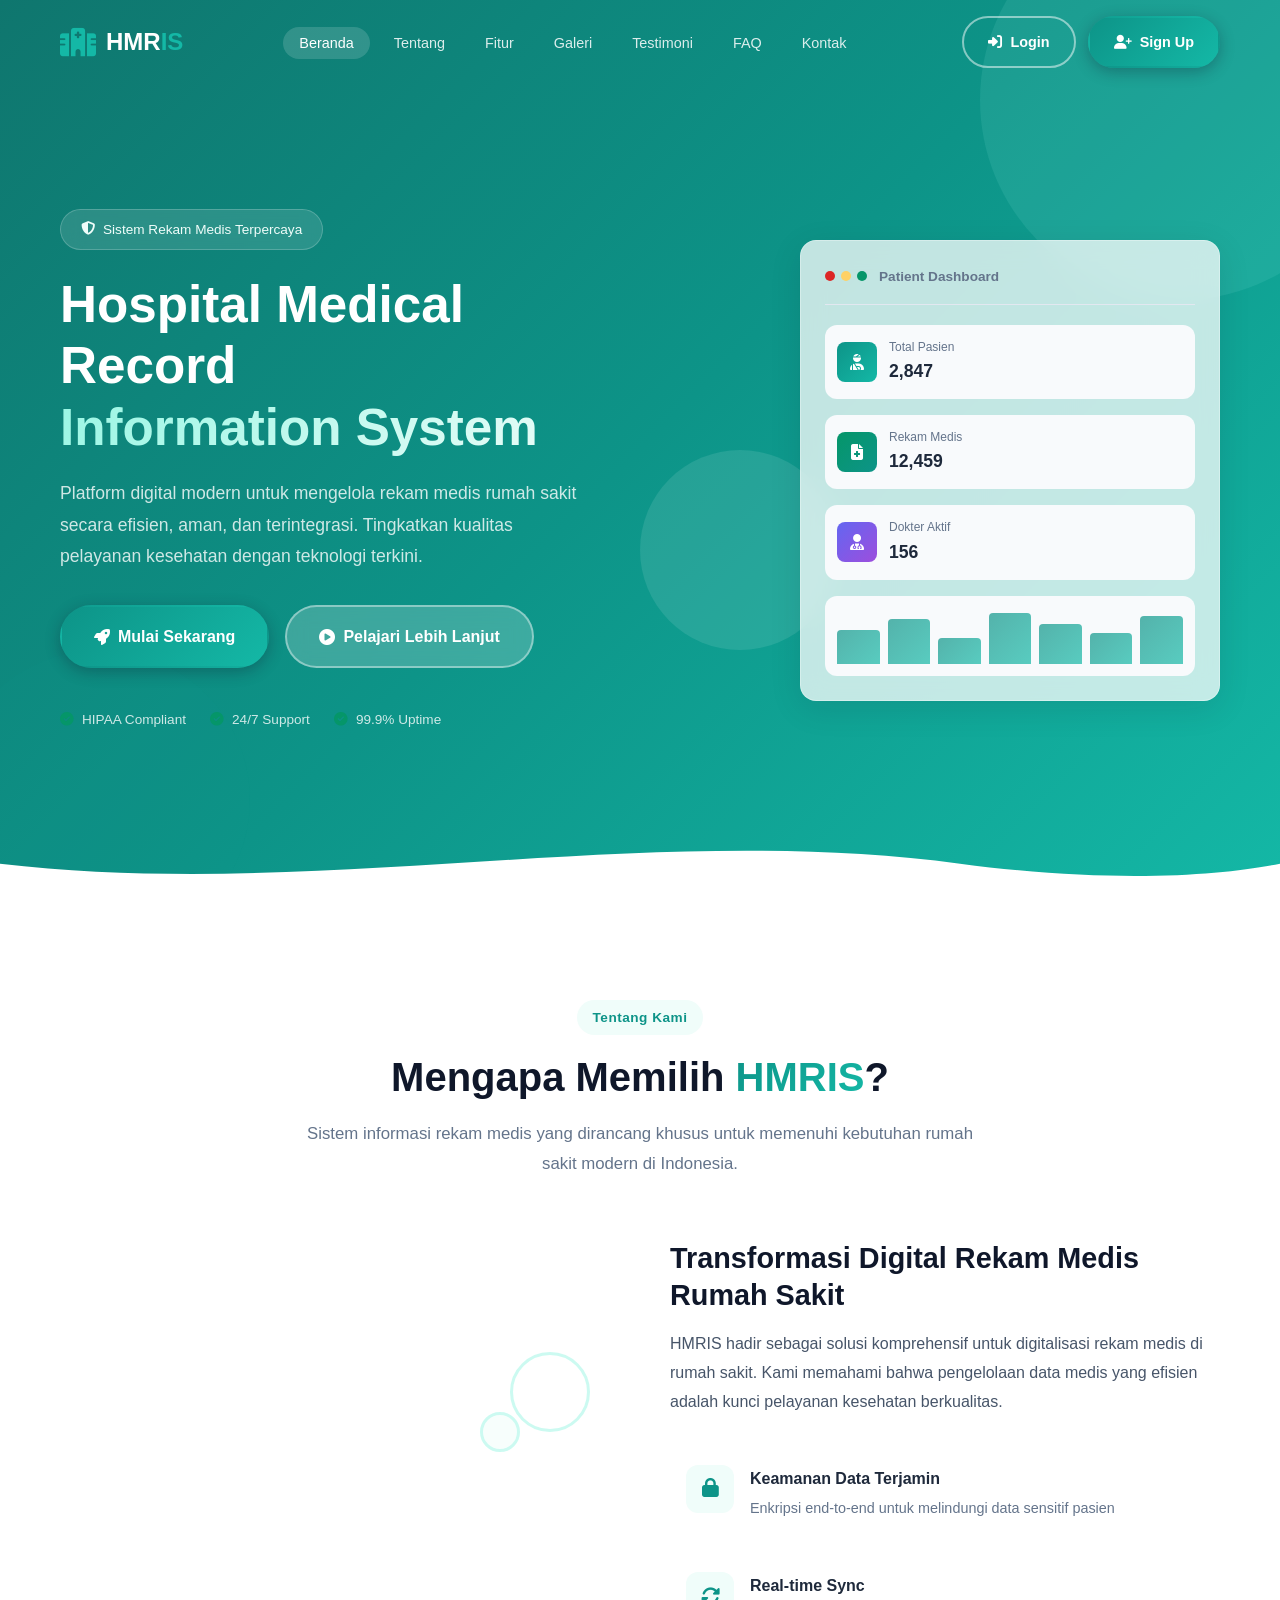
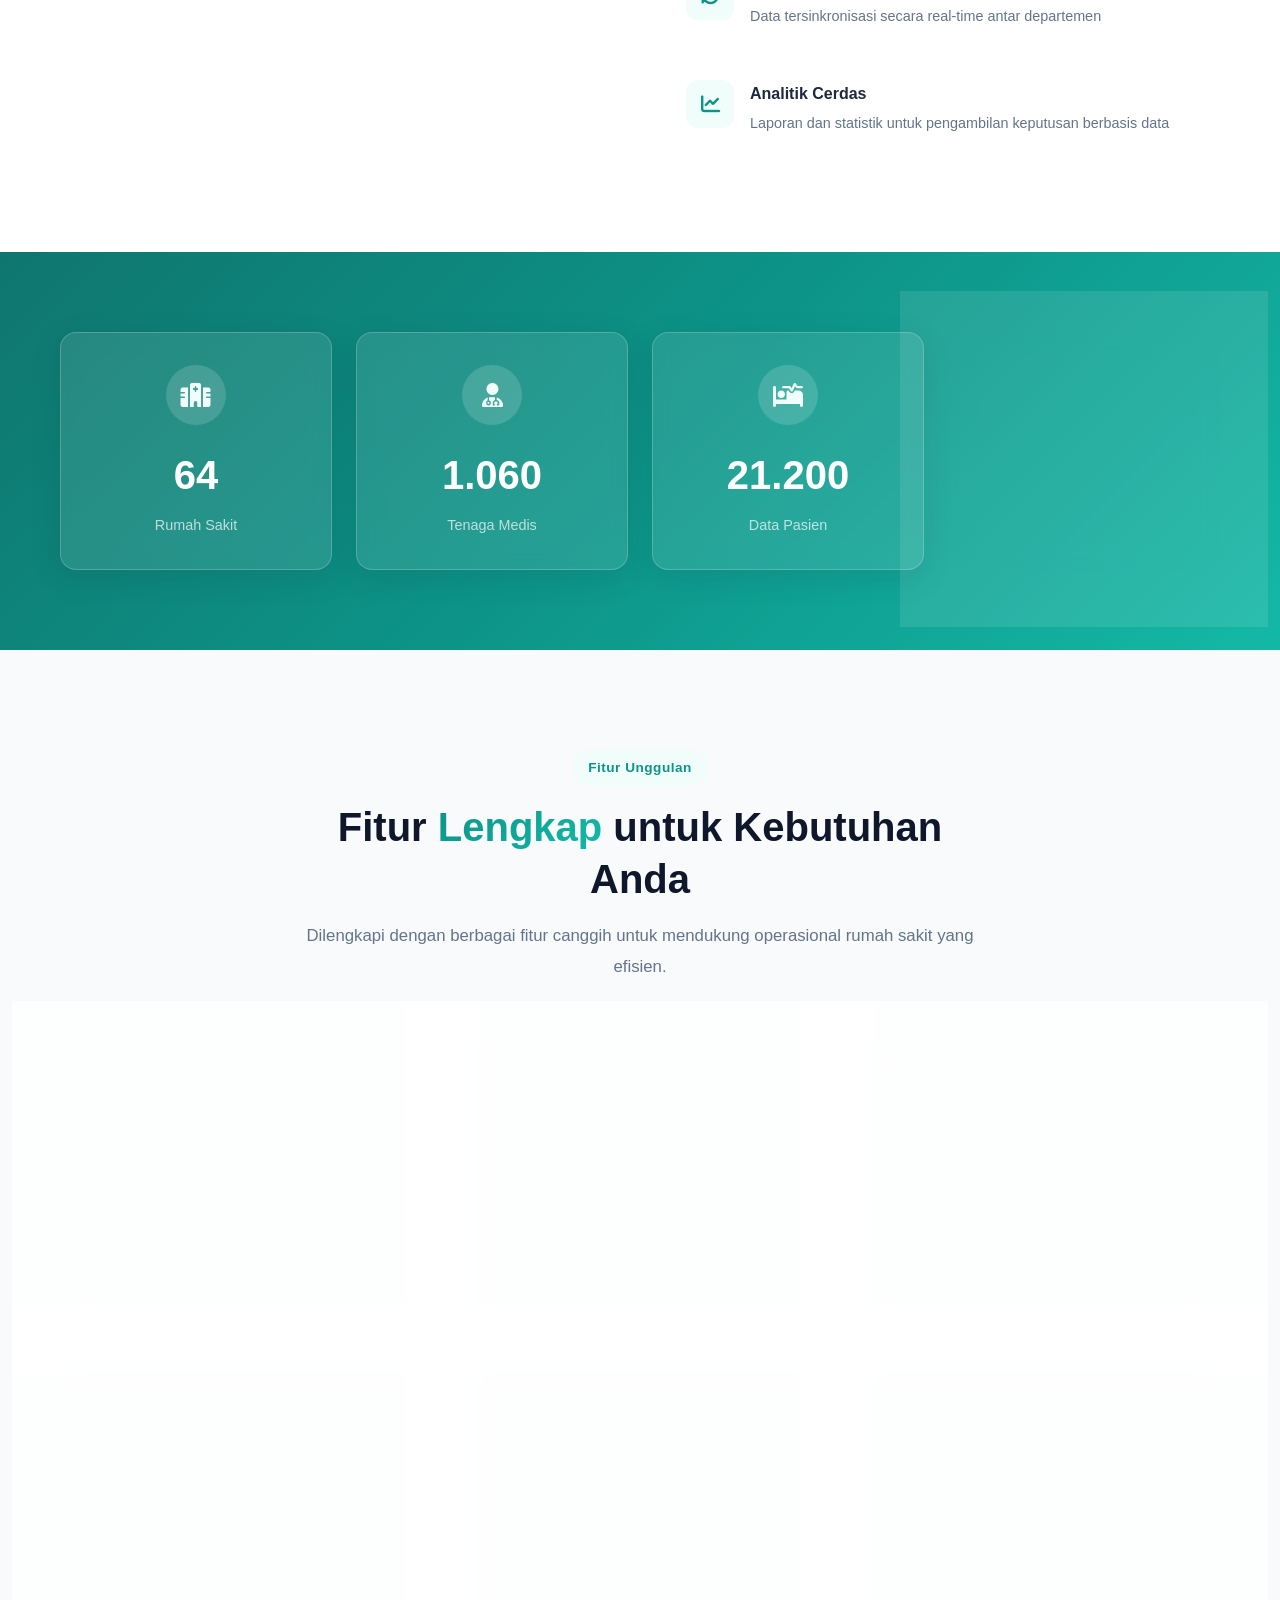
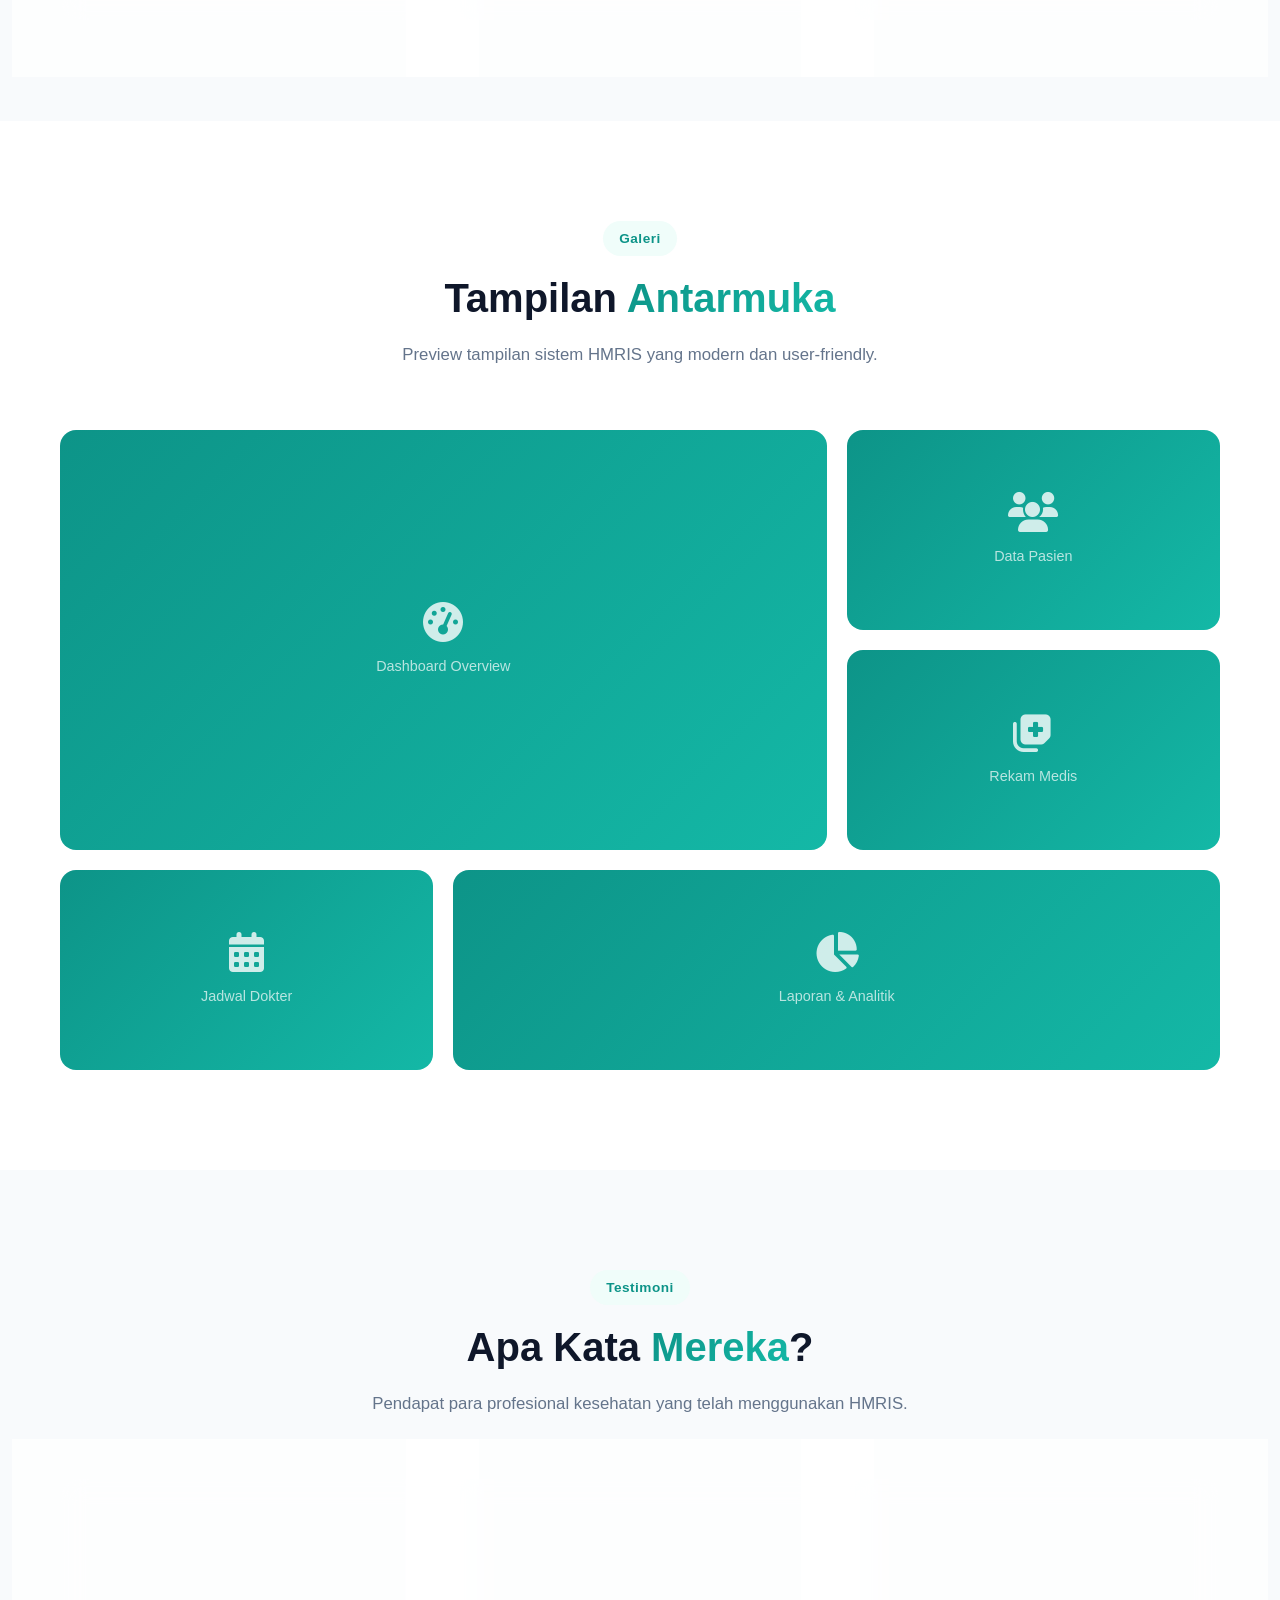
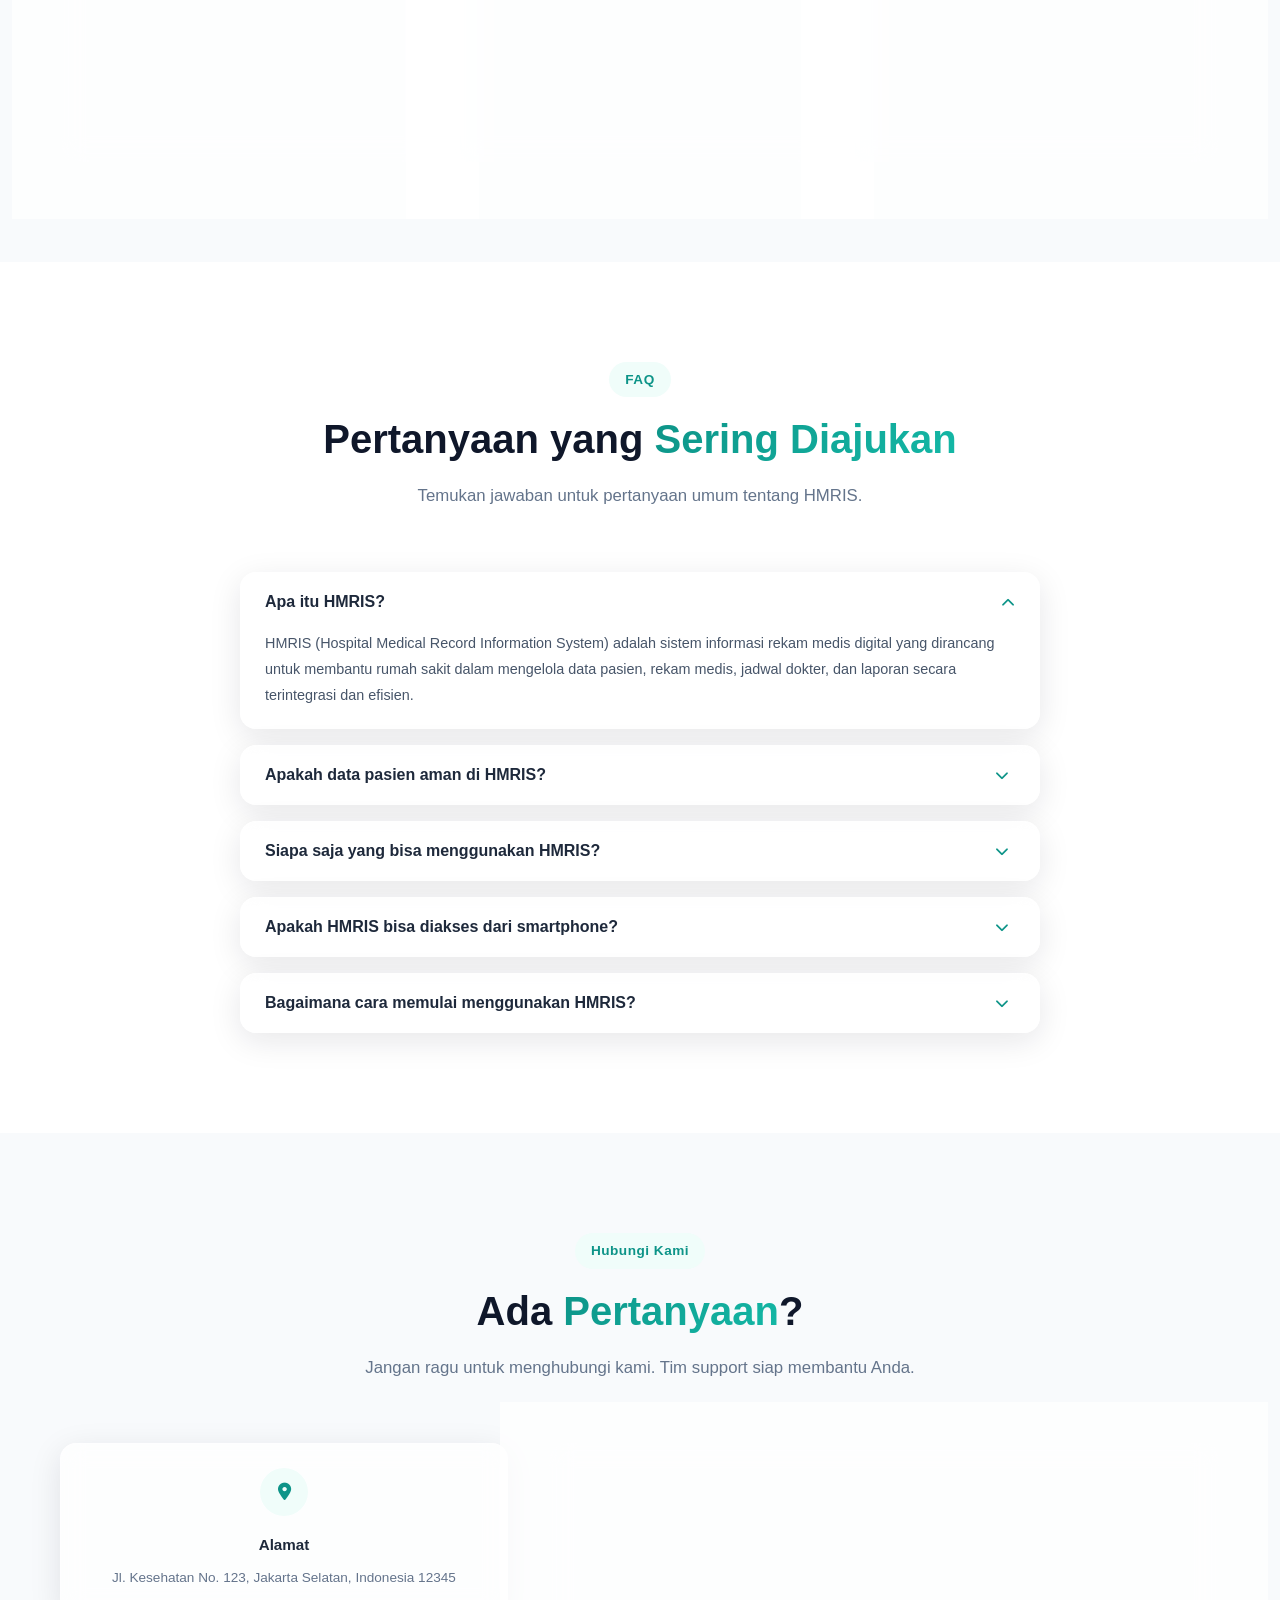
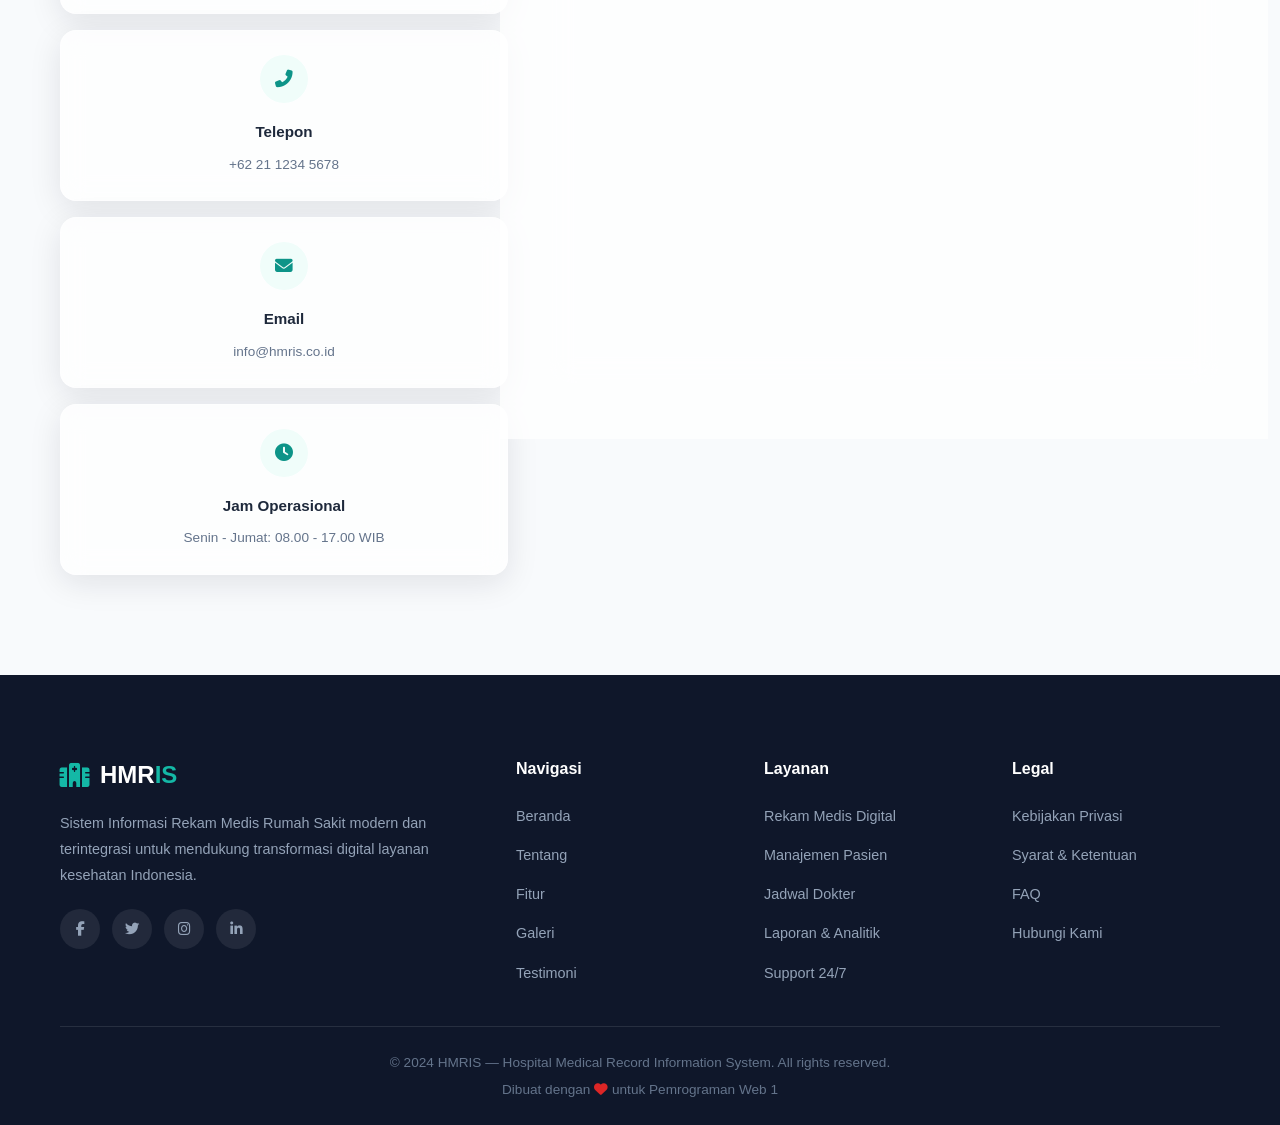
==== landing.html @ 911f2315 "feat: complete HMRIS with Clinical Teal & Slate UI, multi-role RBAC, and verified navigation" ====
<!DOCTYPE html>
<html lang="id">
<head>
    <meta charset="UTF-8">
    <meta name="viewport" content="width=device-width, initial-scale=1.0">
    <meta name="description" content="Hospital Medical Record Information System - Sistem Informasi Rekam Medis Rumah Sakit Modern dan Profesional">
    <title>HMRIS - Hospital Medical Record Information System</title>
    <!-- Google Font Plus Jakarta Sans & Inter -->
    <link rel="preconnect" href="https://fonts.googleapis.com">
    <link rel="preconnect" href="https://fonts.gstatic.com" crossorigin>
    <link href="https://fonts.googleapis.com/css2?family=Inter:wght@400;500;600;700&family=Plus+Jakarta+Sans:wght@400;500;600;700;800&display=swap" rel="stylesheet">

    <!-- Font Awesome -->
    <link rel="stylesheet" href="https://cdnjs.cloudflare.com/ajax/libs/font-awesome/6.5.0/css/all.min.css">

    <!-- Custom CSS -->
    <link rel="stylesheet" href="assets/css/landing.css">

    <!-- Modern Executive Healthcare Design System -->
    <link rel="stylesheet" href="assets/css/theme.css">
</head>
<body>

    <!-- ==================== HEADER / NAVBAR ==================== -->
    <header class="header" id="header">
        <nav class="navbar">
            <div class="container nav-container">
                <!-- Logo -->
                <a href="landing.html" class="nav-logo">
                    <i class="fas fa-hospital"></i>
                    <span>HMR<span class="logo-highlight">IS</span></span>
                </a>

                <!-- Navigation Menu -->
                <ul class="nav-menu" id="nav-menu">
                    <li class="nav-item">
                        <a href="#home" class="nav-link active">Beranda</a>
                    </li>
                    <li class="nav-item">
                        <a href="#about" class="nav-link">Tentang</a>
                    </li>
                    <li class="nav-item">
                        <a href="#features" class="nav-link">Fitur</a>
                    </li>
                    <li class="nav-item">
                        <a href="#gallery" class="nav-link">Galeri</a>
                    </li>
                    <li class="nav-item">
                        <a href="#testimonials" class="nav-link">Testimoni</a>
                    </li>
                    <li class="nav-item">
                        <a href="#faq" class="nav-link">FAQ</a>
                    </li>
                    <li class="nav-item">
                        <a href="#contact" class="nav-link">Kontak</a>
                    </li>
                </ul>

                <!-- Auth Buttons -->
                <div class="nav-auth">
                    <a href="index.html" class="btn btn-outline">
                        <i class="fas fa-sign-in-alt"></i> Login
                    </a>
                    <a href="signup.html" class="btn btn-primary">
                        <i class="fas fa-user-plus"></i> Sign Up
                    </a>
                </div>

                <!-- Mobile Menu Toggle -->
                <button class="nav-toggle" id="nav-toggle" aria-label="Toggle navigation">
                    <span class="hamburger"></span>
                </button>
            </div>
        </nav>
    </header>

    <!-- ==================== HERO SECTION ==================== -->
    <section class="hero" id="home">
        <div class="hero-bg-shapes">
            <div class="shape shape-1"></div>
            <div class="shape shape-2"></div>
            <div class="shape shape-3"></div>
        </div>
        <div class="container hero-container">
            <div class="hero-content fade-in">
                <span class="hero-badge">
                    <i class="fas fa-shield-alt"></i> Sistem Rekam Medis Terpercaya
                </span>
                <h1 class="hero-title">
                    Hospital Medical Record
                    <span class="text-gradient">Information System</span>
                </h1>
                <p class="hero-description">
                    Platform digital modern untuk mengelola rekam medis rumah sakit secara efisien, aman, dan terintegrasi. Tingkatkan kualitas pelayanan kesehatan dengan teknologi terkini.
                </p>
                <div class="hero-buttons">
                    <a href="signup.html" class="btn btn-primary btn-lg">
                        <i class="fas fa-rocket"></i> Mulai Sekarang
                    </a>
                    <a href="#about" class="btn btn-glass btn-lg">
                        <i class="fas fa-play-circle"></i> Pelajari Lebih Lanjut
                    </a>
                </div>
                <div class="hero-stats-mini">
                    <div class="stat-mini">
                        <i class="fas fa-check-circle"></i>
                        <span>HIPAA Compliant</span>
                    </div>
                    <div class="stat-mini">
                        <i class="fas fa-check-circle"></i>
                        <span>24/7 Support</span>
                    </div>
                    <div class="stat-mini">
                        <i class="fas fa-check-circle"></i>
                        <span>99.9% Uptime</span>
                    </div>
                </div>
            </div>
            <div class="hero-image fade-in">
                <div class="hero-card glass-card">
                    <div class="hero-card-header">
                        <div class="card-dots">
                            <span class="dot dot-red"></span>
                            <span class="dot dot-yellow"></span>
                            <span class="dot dot-green"></span>
                        </div>
                        <span class="card-title">Patient Dashboard</span>
                    </div>
                    <div class="hero-card-body">
                        <div class="mock-stat">
                            <div class="mock-icon blue"><i class="fas fa-user-injured"></i></div>
                            <div class="mock-info">
                                <span class="mock-label">Total Pasien</span>
                                <span class="mock-value">2,847</span>
                            </div>
                        </div>
                        <div class="mock-stat">
                            <div class="mock-icon green"><i class="fas fa-file-medical"></i></div>
                            <div class="mock-info">
                                <span class="mock-label">Rekam Medis</span>
                                <span class="mock-value">12,459</span>
                            </div>
                        </div>
                        <div class="mock-stat">
                            <div class="mock-icon purple"><i class="fas fa-user-md"></i></div>
                            <div class="mock-info">
                                <span class="mock-label">Dokter Aktif</span>
                                <span class="mock-value">156</span>
                            </div>
                        </div>
                        <div class="mock-chart">
                            <div class="chart-bar" style="height: 60%"></div>
                            <div class="chart-bar" style="height: 80%"></div>
                            <div class="chart-bar" style="height: 45%"></div>
                            <div class="chart-bar" style="height: 90%"></div>
                            <div class="chart-bar" style="height: 70%"></div>
                            <div class="chart-bar" style="height: 55%"></div>
                            <div class="chart-bar" style="height: 85%"></div>
                        </div>
                    </div>
                </div>
            </div>
        </div>
        <div class="hero-wave">
            <svg viewBox="0 0 1440 120" preserveAspectRatio="none">
                <path d="M0,64 C360,120 720,0 1080,64 C1260,96 1380,80 1440,64 L1440,120 L0,120 Z" fill="#ffffff"/>
            </svg>
        </div>
    </section>

    <!-- ==================== ABOUT SECTION ==================== -->
    <section class="about section" id="about">
        <div class="container">
            <div class="section-header fade-in">
                <span class="section-badge">Tentang Kami</span>
                <h2 class="section-title">Mengapa Memilih <span class="text-gradient">HMRIS</span>?</h2>
                <p class="section-subtitle">
                    Sistem informasi rekam medis yang dirancang khusus untuk memenuhi kebutuhan rumah sakit modern di Indonesia.
                </p>
            </div>
            <div class="about-grid">
                <div class="about-image fade-in">
                    <div class="about-img-wrapper">
                        <div class="about-card glass-card">
                            <i class="fas fa-heartbeat"></i>
                            <h4>Healthcare Excellence</h4>
                            <p>Memberikan pelayanan terbaik untuk dunia kesehatan Indonesia</p>
                        </div>
                        <div class="about-decoration">
                            <div class="deco-circle"></div>
                            <div class="deco-circle small"></div>
                        </div>
                    </div>
                </div>
                <div class="about-content fade-in">
                    <h3 class="about-title">Transformasi Digital Rekam Medis Rumah Sakit</h3>
                    <p class="about-text">
                        HMRIS hadir sebagai solusi komprehensif untuk digitalisasi rekam medis di rumah sakit. Kami memahami bahwa pengelolaan data medis yang efisien adalah kunci pelayanan kesehatan berkualitas.
                    </p>
                    <div class="about-features">
                        <div class="about-feature-item">
                            <div class="feature-icon">
                                <i class="fas fa-lock"></i>
                            </div>
                            <div class="feature-text">
                                <h4>Keamanan Data Terjamin</h4>
                                <p>Enkripsi end-to-end untuk melindungi data sensitif pasien</p>
                            </div>
                        </div>
                        <div class="about-feature-item">
                            <div class="feature-icon">
                                <i class="fas fa-sync-alt"></i>
                            </div>
                            <div class="feature-text">
                                <h4>Real-time Sync</h4>
                                <p>Data tersinkronisasi secara real-time antar departemen</p>
                            </div>
                        </div>
                        <div class="about-feature-item">
                            <div class="feature-icon">
                                <i class="fas fa-chart-line"></i>
                            </div>
                            <div class="feature-text">
                                <h4>Analitik Cerdas</h4>
                                <p>Laporan dan statistik untuk pengambilan keputusan berbasis data</p>
                            </div>
                        </div>
                    </div>
                </div>
            </div>
        </div>
    </section>

    <!-- ==================== STATISTICS SECTION ==================== -->
    <section class="statistics section" id="statistics">
        <div class="container">
            <div class="stats-grid">
                <div class="stat-card glass-card fade-in">
                    <div class="stat-icon">
                        <i class="fas fa-hospital"></i>
                    </div>
                    <h3 class="stat-number counter" data-target="150">0</h3>
                    <p class="stat-label">Rumah Sakit</p>
                </div>
                <div class="stat-card glass-card fade-in">
                    <div class="stat-icon">
                        <i class="fas fa-user-md"></i>
                    </div>
                    <h3 class="stat-number counter" data-target="2500">0</h3>
                    <p class="stat-label">Tenaga Medis</p>
                </div>
                <div class="stat-card glass-card fade-in">
                    <div class="stat-icon">
                        <i class="fas fa-procedures"></i>
                    </div>
                    <h3 class="stat-number counter" data-target="50000">0</h3>
                    <p class="stat-label">Data Pasien</p>
                </div>
                <div class="stat-card glass-card fade-in">
                    <div class="stat-icon">
                        <i class="fas fa-award"></i>
                    </div>
                    <h3 class="stat-number counter" data-target="99">0</h3>
                    <p class="stat-label">% Kepuasan</p>
                </div>
            </div>
        </div>
    </section>

    <!-- ==================== FEATURES SECTION ==================== -->
    <section class="features section" id="features">
        <div class="container">
            <div class="section-header fade-in">
                <span class="section-badge">Fitur Unggulan</span>
                <h2 class="section-title">Fitur <span class="text-gradient">Lengkap</span> untuk Kebutuhan Anda</h2>
                <p class="section-subtitle">
                    Dilengkapi dengan berbagai fitur canggih untuk mendukung operasional rumah sakit yang efisien.
                </p>
            </div>
            <div class="features-grid">
                <div class="feature-card glass-card fade-in">
                    <div class="feature-card-icon blue">
                        <i class="fas fa-file-medical-alt"></i>
                    </div>
                    <h3 class="feature-card-title">Rekam Medis Digital</h3>
                    <p class="feature-card-desc">Kelola seluruh rekam medis pasien secara digital dengan mudah dan aman.</p>
                    <a href="#" class="feature-card-link">
                        Selengkapnya <i class="fas fa-arrow-right"></i>
                    </a>
                </div>
                <div class="feature-card glass-card fade-in">
                    <div class="feature-card-icon green">
                        <i class="fas fa-calendar-check"></i>
                    </div>
                    <h3 class="feature-card-title">Jadwal & Antrian</h3>
                    <p class="feature-card-desc">Sistem antrian online dan manajemen jadwal praktik dokter yang terintegrasi.</p>
                    <a href="#" class="feature-card-link">
                        Selengkapnya <i class="fas fa-arrow-right"></i>
                    </a>
                </div>
                <div class="feature-card glass-card fade-in">
                    <div class="feature-card-icon purple">
                        <i class="fas fa-chart-bar"></i>
                    </div>
                    <h3 class="feature-card-title">Laporan & Analitik</h3>
                    <p class="feature-card-desc">Dashboard analitik dengan grafik interaktif untuk monitoring performa.</p>
                    <a href="#" class="feature-card-link">
                        Selengkapnya <i class="fas fa-arrow-right"></i>
                    </a>
                </div>
                <div class="feature-card glass-card fade-in">
                    <div class="feature-card-icon orange">
                        <i class="fas fa-pills"></i>
                    </div>
                    <h3 class="feature-card-title">Manajemen Farmasi</h3>
                    <p class="feature-card-desc">Kelola stok obat, resep elektronik, dan inventaris farmasi secara real-time.</p>
                    <a href="#" class="feature-card-link">
                        Selengkapnya <i class="fas fa-arrow-right"></i>
                    </a>
                </div>
                <div class="feature-card glass-card fade-in">
                    <div class="feature-card-icon red">
                        <i class="fas fa-user-shield"></i>
                    </div>
                    <h3 class="feature-card-title">Role-Based Access</h3>
                    <p class="feature-card-desc">Kontrol akses berbasis peran untuk keamanan data yang optimal.</p>
                    <a href="#" class="feature-card-link">
                        Selengkapnya <i class="fas fa-arrow-right"></i>
                    </a>
                </div>
                <div class="feature-card glass-card fade-in">
                    <div class="feature-card-icon teal">
                        <i class="fas fa-mobile-alt"></i>
                    </div>
                    <h3 class="feature-card-title">Responsive Design</h3>
                    <p class="feature-card-desc">Akses dari perangkat manapun — desktop, tablet, maupun smartphone.</p>
                    <a href="#" class="feature-card-link">
                        Selengkapnya <i class="fas fa-arrow-right"></i>
                    </a>
                </div>
            </div>
        </div>
    </section>

    <!-- ==================== GALLERY SECTION ==================== -->
    <section class="gallery section" id="gallery">
        <div class="container">
            <div class="section-header fade-in">
                <span class="section-badge">Galeri</span>
                <h2 class="section-title">Tampilan <span class="text-gradient">Antarmuka</span></h2>
                <p class="section-subtitle">
                    Preview tampilan sistem HMRIS yang modern dan user-friendly.
                </p>
            </div>
            <div class="gallery-grid">
                <div class="gallery-item gallery-item-large fade-in">
                    <div class="gallery-img">
                        <div class="gallery-placeholder">
                            <i class="fas fa-tachometer-alt"></i>
                            <span>Dashboard Overview</span>
                        </div>
                    </div>
                    <div class="gallery-overlay">
                        <h4>Dashboard Utama</h4>
                        <p>Tampilan dashboard dengan statistik real-time</p>
                    </div>
                </div>
                <div class="gallery-item fade-in">
                    <div class="gallery-img">
                        <div class="gallery-placeholder">
                            <i class="fas fa-users"></i>
                            <span>Data Pasien</span>
                        </div>
                    </div>
                    <div class="gallery-overlay">
                        <h4>Manajemen Pasien</h4>
                        <p>Kelola data pasien dengan mudah</p>
                    </div>
                </div>
                <div class="gallery-item fade-in">
                    <div class="gallery-img">
                        <div class="gallery-placeholder">
                            <i class="fas fa-notes-medical"></i>
                            <span>Rekam Medis</span>
                        </div>
                    </div>
                    <div class="gallery-overlay">
                        <h4>Rekam Medis</h4>
                        <p>Catat dan akses riwayat medis</p>
                    </div>
                </div>
                <div class="gallery-item fade-in">
                    <div class="gallery-img">
                        <div class="gallery-placeholder">
                            <i class="fas fa-calendar-alt"></i>
                            <span>Jadwal Dokter</span>
                        </div>
                    </div>
                    <div class="gallery-overlay">
                        <h4>Jadwal Praktik</h4>
                        <p>Atur jadwal dokter terintegrasi</p>
                    </div>
                </div>
                <div class="gallery-item gallery-item-wide fade-in">
                    <div class="gallery-img">
                        <div class="gallery-placeholder">
                            <i class="fas fa-chart-pie"></i>
                            <span>Laporan & Analitik</span>
                        </div>
                    </div>
                    <div class="gallery-overlay">
                        <h4>Laporan Analitik</h4>
                        <p>Grafik dan statistik performa rumah sakit</p>
                    </div>
                </div>
            </div>
        </div>
    </section>

    <!-- ==================== TESTIMONIALS SECTION ==================== -->
    <section class="testimonials section" id="testimonials">
        <div class="container">
            <div class="section-header fade-in">
                <span class="section-badge">Testimoni</span>
                <h2 class="section-title">Apa Kata <span class="text-gradient">Mereka</span>?</h2>
                <p class="section-subtitle">
                    Pendapat para profesional kesehatan yang telah menggunakan HMRIS.
                </p>
            </div>
            <div class="testimonials-grid">
                <div class="testimonial-card glass-card fade-in">
                    <div class="testimonial-rating">
                        <i class="fas fa-star"></i>
                        <i class="fas fa-star"></i>
                        <i class="fas fa-star"></i>
                        <i class="fas fa-star"></i>
                        <i class="fas fa-star"></i>
                    </div>
                    <p class="testimonial-text">
                        "HMRIS sangat membantu kami dalam mengelola rekam medis pasien. Proses yang sebelumnya memakan waktu berjam-jam kini bisa selesai dalam hitungan menit."
                    </p>
                    <div class="testimonial-author">
                        <div class="author-avatar">
                            <i class="fas fa-user-md"></i>
                        </div>
                        <div class="author-info">
                            <h4>dr. Ahmad Fauzi</h4>
                            <span>Dokter Spesialis Internal</span>
                        </div>
                    </div>
                </div>
                <div class="testimonial-card glass-card fade-in">
                    <div class="testimonial-rating">
                        <i class="fas fa-star"></i>
                        <i class="fas fa-star"></i>
                        <i class="fas fa-star"></i>
                        <i class="fas fa-star"></i>
                        <i class="fas fa-star"></i>
                    </div>
                    <p class="testimonial-text">
                        "Interface-nya sangat intuitif dan mudah digunakan. Tim IT kami tidak memerlukan pelatihan khusus untuk mengoperasikannya. Sangat recommended!"
                    </p>
                    <div class="testimonial-author">
                        <div class="author-avatar">
                            <i class="fas fa-user-nurse"></i>
                        </div>
                        <div class="author-info">
                            <h4>Siti Nurhaliza, A.Md.Kep</h4>
                            <span>Kepala Perawat</span>
                        </div>
                    </div>
                </div>
                <div class="testimonial-card glass-card fade-in">
                    <div class="testimonial-rating">
                        <i class="fas fa-star"></i>
                        <i class="fas fa-star"></i>
                        <i class="fas fa-star"></i>
                        <i class="fas fa-star"></i>
                        <i class="fas fa-star-half-alt"></i>
                    </div>
                    <p class="testimonial-text">
                        "Fitur laporan dan analitiknya sangat membantu manajemen dalam mengambil keputusan berbasis data. ROI rumah sakit kami meningkat signifikan."
                    </p>
                    <div class="testimonial-author">
                        <div class="author-avatar">
                            <i class="fas fa-user-tie"></i>
                        </div>
                        <div class="author-info">
                            <h4>Dr. Budi Santoso, M.Kes</h4>
                            <span>Direktur RS Harapan Sehat</span>
                        </div>
                    </div>
                </div>
            </div>
        </div>
    </section>

    <!-- ==================== FAQ SECTION ==================== -->
    <section class="faq section" id="faq">
        <div class="container">
            <div class="section-header fade-in">
                <span class="section-badge">FAQ</span>
                <h2 class="section-title">Pertanyaan yang <span class="text-gradient">Sering Diajukan</span></h2>
                <p class="section-subtitle">
                    Temukan jawaban untuk pertanyaan umum tentang HMRIS.
                </p>
            </div>
            <div class="faq-container">
                <div class="faq-item glass-card fade-in">
                    <button class="faq-question" aria-expanded="false">
                        <span>Apa itu HMRIS?</span>
                        <i class="fas fa-chevron-down"></i>
                    </button>
                    <div class="faq-answer">
                        <p>HMRIS (Hospital Medical Record Information System) adalah sistem informasi rekam medis digital yang dirancang untuk membantu rumah sakit dalam mengelola data pasien, rekam medis, jadwal dokter, dan laporan secara terintegrasi dan efisien.</p>
                    </div>
                </div>
                <div class="faq-item glass-card fade-in">
                    <button class="faq-question" aria-expanded="false">
                        <span>Apakah data pasien aman di HMRIS?</span>
                        <i class="fas fa-chevron-down"></i>
                    </button>
                    <div class="faq-answer">
                        <p>Ya, keamanan data adalah prioritas utama kami. HMRIS menggunakan enkripsi data, sistem autentikasi berlapis, dan kontrol akses berbasis peran (RBAC) untuk memastikan data pasien terlindungi dengan baik.</p>
                    </div>
                </div>
                <div class="faq-item glass-card fade-in">
                    <button class="faq-question" aria-expanded="false">
                        <span>Siapa saja yang bisa menggunakan HMRIS?</span>
                        <i class="fas fa-chevron-down"></i>
                    </button>
                    <div class="faq-answer">
                        <p>HMRIS memiliki 4 role pengguna: Admin (pengelola sistem), Dokter (akses rekam medis & jadwal), Perawat (akses data pasien & antrian), dan Pasien (akses data pribadi & riwayat medis sendiri).</p>
                    </div>
                </div>
                <div class="faq-item glass-card fade-in">
                    <button class="faq-question" aria-expanded="false">
                        <span>Apakah HMRIS bisa diakses dari smartphone?</span>
                        <i class="fas fa-chevron-down"></i>
                    </button>
                    <div class="faq-answer">
                        <p>Tentu saja! HMRIS dirancang dengan pendekatan mobile-first dan fully responsive, sehingga dapat diakses dengan optimal dari perangkat desktop, tablet, maupun smartphone.</p>
                    </div>
                </div>
                <div class="faq-item glass-card fade-in">
                    <button class="faq-question" aria-expanded="false">
                        <span>Bagaimana cara memulai menggunakan HMRIS?</span>
                        <i class="fas fa-chevron-down"></i>
                    </button>
                    <div class="faq-answer">
                        <p>Anda cukup mendaftar akun melalui halaman Sign Up, kemudian login untuk mengakses dashboard. Untuk implementasi di rumah sakit, tim kami akan membantu proses setup dan migrasi data.</p>
                    </div>
                </div>
            </div>
        </div>
    </section>

    <!-- ==================== CONTACT SECTION ==================== -->
    <section class="contact section" id="contact">
        <div class="container">
            <div class="section-header fade-in">
                <span class="section-badge">Hubungi Kami</span>
                <h2 class="section-title">Ada <span class="text-gradient">Pertanyaan</span>?</h2>
                <p class="section-subtitle">
                    Jangan ragu untuk menghubungi kami. Tim support siap membantu Anda.
                </p>
            </div>
            <div class="contact-grid">
                <div class="contact-info fade-in">
                    <div class="contact-card glass-card">
                        <div class="contact-icon">
                            <i class="fas fa-map-marker-alt"></i>
                        </div>
                        <h4>Alamat</h4>
                        <p>Jl. Kesehatan No. 123, Jakarta Selatan, Indonesia 12345</p>
                    </div>
                    <div class="contact-card glass-card">
                        <div class="contact-icon">
                            <i class="fas fa-phone-alt"></i>
                        </div>
                        <h4>Telepon</h4>
                        <p>+62 21 1234 5678</p>
                    </div>
                    <div class="contact-card glass-card">
                        <div class="contact-icon">
                            <i class="fas fa-envelope"></i>
                        </div>
                        <h4>Email</h4>
                        <p>info@hmris.co.id</p>
                    </div>
                    <div class="contact-card glass-card">
                        <div class="contact-icon">
                            <i class="fas fa-clock"></i>
                        </div>
                        <h4>Jam Operasional</h4>
                        <p>Senin - Jumat: 08.00 - 17.00 WIB</p>
                    </div>
                </div>
                <div class="contact-form-wrapper fade-in">
                    <form class="contact-form glass-card" id="contactForm">
                        <h3 class="form-title">Kirim Pesan</h3>
                        <div class="form-row">
                            <div class="form-group">
                                <label for="name">Nama Lengkap</label>
                                <input type="text" id="name" name="name" placeholder="Masukkan nama Anda" required>
                            </div>
                            <div class="form-group">
                                <label for="email">Email</label>
                                <input type="email" id="email" name="email" placeholder="Masukkan email Anda" required>
                            </div>
                        </div>
                        <div class="form-group">
                            <label for="subject">Subjek</label>
                            <input type="text" id="subject" name="subject" placeholder="Subjek pesan" required>
                        </div>
                        <div class="form-group">
                            <label for="message">Pesan</label>
                            <textarea id="message" name="message" rows="5" placeholder="Tulis pesan Anda di sini..." required></textarea>
                        </div>
                        <button type="submit" class="btn btn-primary btn-block">
                            <i class="fas fa-paper-plane"></i> Kirim Pesan
                        </button>
                    </form>
                </div>
            </div>
        </div>
    </section>

    <!-- ==================== FOOTER ==================== -->
    <footer class="footer">
        <div class="container">
            <div class="footer-grid">
                <div class="footer-brand">
                    <a href="landing.html" class="footer-logo">
                        <i class="fas fa-hospital"></i>
                        <span>HMR<span class="logo-highlight">IS</span></span>
                    </a>
                    <p class="footer-desc">
                        Sistem Informasi Rekam Medis Rumah Sakit modern dan terintegrasi untuk mendukung transformasi digital layanan kesehatan Indonesia.
                    </p>
                    <div class="footer-socials">
                        <a href="#" class="social-link" aria-label="Facebook"><i class="fab fa-facebook-f"></i></a>
                        <a href="#" class="social-link" aria-label="Twitter"><i class="fab fa-twitter"></i></a>
                        <a href="#" class="social-link" aria-label="Instagram"><i class="fab fa-instagram"></i></a>
                        <a href="#" class="social-link" aria-label="LinkedIn"><i class="fab fa-linkedin-in"></i></a>
                    </div>
                </div>
                <div class="footer-links">
                    <h4>Navigasi</h4>
                    <ul>
                        <li><a href="#home">Beranda</a></li>
                        <li><a href="#about">Tentang</a></li>
                        <li><a href="#features">Fitur</a></li>
                        <li><a href="#gallery">Galeri</a></li>
                        <li><a href="#testimonials">Testimoni</a></li>
                    </ul>
                </div>
                <div class="footer-links">
                    <h4>Layanan</h4>
                    <ul>
                        <li><a href="#">Rekam Medis Digital</a></li>
                        <li><a href="#">Manajemen Pasien</a></li>
                        <li><a href="#">Jadwal Dokter</a></li>
                        <li><a href="#">Laporan & Analitik</a></li>
                        <li><a href="#">Support 24/7</a></li>
                    </ul>
                </div>
                <div class="footer-links">
                    <h4>Legal</h4>
                    <ul>
                        <li><a href="#">Kebijakan Privasi</a></li>
                        <li><a href="#">Syarat & Ketentuan</a></li>
                        <li><a href="#">FAQ</a></li>
                        <li><a href="#">Hubungi Kami</a></li>
                    </ul>
                </div>
            </div>
            <div class="footer-bottom">
                <p>&copy; 2024 HMRIS — Hospital Medical Record Information System. All rights reserved.</p>
                <p>Dibuat dengan <i class="fas fa-heart text-danger"></i> untuk Pemrograman Web 1</p>
            </div>
        </div>
    </footer>

    <!-- ==================== BACK TO TOP BUTTON ==================== -->
    <button class="back-to-top" id="backToTop" aria-label="Back to top">
        <i class="fas fa-chevron-up"></i>
    </button>

    <!-- Custom JS -->
    <script src="assets/js/landing.js"></script>
</body>
</html>
---- assets/css/landing.css ----
/* ============================================
   HMRIS Landing Page - Stylesheet
   Hospital Medical Record Information System
   ============================================ */

/* ==================== CSS VARIABLES ==================== */
:root {
    /* Primary Colors */
    --primary: #0D9488;
    --primary-dark: #0F766E;
    --primary-light: #14B8A6;
    --primary-lighter: #99F6E4;
    --primary-lightest: #F0FDFA;

    /* Accent Colors */
    --accent-green: #059669;
    --accent-purple: #6366F1;
    --accent-orange: #D97706;
    --accent-red: #DC2626;
    --accent-teal: #0D9488;

    /* Neutral Colors */
    --white: #FFFFFF;
    --gray-50: #F8FAFC;
    --gray-100: #F1F5F9;
    --gray-200: #E2E8F0;
    --gray-300: #CBD5E1;
    --gray-400: #94A3B8;
    --gray-500: #64748B;
    --gray-600: #475569;
    --gray-700: #334155;
    --gray-800: #1E293B;
    --gray-900: #0F172A;

    /* Gradients */
    --gradient-primary: linear-gradient(135deg, #0D9488 0%, #14B8A6 100%);
    --gradient-hero: linear-gradient(135deg, #0F766E 0%, #0D9488 50%, #14B8A6 100%);
    --gradient-text: linear-gradient(135deg, #0D9488 0%, #14B8A6 100%);
    --gradient-card: linear-gradient(135deg, rgba(255,255,255,0.9) 0%, rgba(255,255,255,0.6) 100%);

    /* Shadows */
    --shadow-sm: 0 2px 8px rgba(15, 23, 42, 0.08);
    --shadow-md: 0 4px 20px rgba(15, 23, 42, 0.12);
    --shadow-lg: 0 8px 40px rgba(15, 23, 42, 0.16);
    --shadow-xl: 0 16px 60px rgba(15, 23, 42, 0.2);

    /* Glassmorphism */
    --glass-bg: rgba(255, 255, 255, 0.75);
    --glass-border: rgba(255, 255, 255, 0.3);
    --glass-shadow: 0 8px 32px rgba(15, 23, 42, 0.1);
    --glass-blur: blur(12px);

    /* Border Radius */
    --radius-sm: 8px;
    --radius-md: 12px;
    --radius-lg: 16px;
    --radius-xl: 24px;
    --radius-full: 9999px;

    /* Spacing */
    --section-padding: 100px 0;
    --container-max: 1200px;

    /* Transitions */
    --transition-fast: 0.2s ease;
    --transition-base: 0.3s ease;
    --transition-slow: 0.5s ease;

    /* Typography */
    --font-family: 'Poppins', sans-serif;
}

/* ==================== RESET & BASE ==================== */
*,
*::before,
*::after {
    margin: 0;
    padding: 0;
    box-sizing: border-box;
}

html {
    scroll-behavior: smooth;
    scroll-padding-top: 80px;
}

body {
    font-family: var(--font-family);
    font-size: 16px;
    line-height: 1.7;
    color: var(--gray-700);
    background-color: var(--white);
    overflow-x: hidden;
}

a {
    text-decoration: none;
    color: inherit;
    transition: var(--transition-base);
}

ul {
    list-style: none;
}

img {
    max-width: 100%;
    height: auto;
    display: block;
}

button {
    border: none;
    outline: none;
    cursor: pointer;
    font-family: inherit;
}

input,
textarea {
    font-family: inherit;
    outline: none;
}

/* ==================== UTILITY CLASSES ==================== */
.container {
    width: 100%;
    max-width: var(--container-max);
    margin: 0 auto;
    padding: 0 20px;
}

.section {
    padding: var(--section-padding);
}

.text-gradient {
    background: var(--gradient-text);
    -webkit-background-clip: text;
    -webkit-text-fill-color: transparent;
    background-clip: text;
}

.text-danger {
    color: var(--accent-red);
}

.section-header {
    text-align: center;
    max-width: 700px;
    margin: 0 auto 60px;
}

.section-badge {
    display: inline-block;
    padding: 6px 16px;
    background: var(--primary-lightest);
    color: var(--primary);
    border-radius: var(--radius-full);
    font-size: 0.85rem;
    font-weight: 600;
    margin-bottom: 16px;
    letter-spacing: 0.5px;
}

.section-title {
    font-size: 2.5rem;
    font-weight: 700;
    color: var(--gray-900);
    margin-bottom: 16px;
    line-height: 1.3;
}

.section-subtitle {
    font-size: 1.05rem;
    color: var(--gray-500);
    line-height: 1.8;
}

/* Glass Card */
.glass-card {
    background: var(--glass-bg);
    backdrop-filter: var(--glass-blur);
    -webkit-backdrop-filter: var(--glass-blur);
    border: 1px solid var(--glass-border);
    border-radius: var(--radius-lg);
    box-shadow: var(--glass-shadow);
}

/* ==================== BUTTONS ==================== */
.btn {
    display: inline-flex;
    align-items: center;
    gap: 8px;
    padding: 12px 24px;
    border-radius: var(--radius-full);
    font-size: 0.9rem;
    font-weight: 600;
    transition: var(--transition-base);
    cursor: pointer;
    border: 2px solid transparent;
    white-space: nowrap;
}

.btn-primary {
    background: var(--gradient-primary);
    color: var(--white);
    box-shadow: 0 4px 15px rgba(15, 23, 42, 0.3);
}

.btn-primary:hover {
    transform: translateY(-2px);
    box-shadow: 0 8px 25px rgba(15, 23, 42, 0.4);
}

.btn-outline {
    border-color: var(--primary);
    color: var(--primary);
    background: transparent;
}

.btn-outline:hover {
    background: var(--primary);
    color: var(--white);
    transform: translateY(-2px);
}

.btn-glass {
    background: rgba(255, 255, 255, 0.2);
    backdrop-filter: blur(10px);
    border-color: rgba(255, 255, 255, 0.4);
    color: var(--white);
}

.btn-glass:hover {
    background: rgba(255, 255, 255, 0.3);
    transform: translateY(-2px);
}

.btn-lg {
    padding: 16px 32px;
    font-size: 1rem;
}

.btn-block {
    width: 100%;
    justify-content: center;
}

/* ==================== HEADER / NAVBAR ==================== */
.header {
    position: fixed;
    top: 0;
    left: 0;
    width: 100%;
    z-index: 1000;
    transition: var(--transition-base);
}

.header.scrolled {
    background: rgba(255, 255, 255, 0.95);
    backdrop-filter: blur(20px);
    -webkit-backdrop-filter: blur(20px);
    box-shadow: var(--shadow-md);
}

.navbar {
    padding: 16px 0;
    transition: var(--transition-base);
}

.header.scrolled .navbar {
    padding: 10px 0;
}

.nav-container {
    display: flex;
    align-items: center;
    justify-content: space-between;
    gap: 20px;
}

.nav-logo {
    display: flex;
    align-items: center;
    gap: 10px;
    font-size: 1.5rem;
    font-weight: 800;
    color: var(--white);
    transition: var(--transition-base);
}

.header.scrolled .nav-logo {
    color: var(--gray-900);
}

.nav-logo i {
    font-size: 1.8rem;
    color: var(--primary-light);
}

.header.scrolled .nav-logo i {
    color: var(--primary);
}

.logo-highlight {
    color: var(--primary-light);
}

.header.scrolled .logo-highlight {
    color: var(--primary-light);
}

.nav-menu {
    display: flex;
    align-items: center;
    gap: 8px;
}

.nav-link {
    padding: 8px 16px;
    border-radius: var(--radius-full);
    font-size: 0.9rem;
    font-weight: 500;
    color: rgba(255, 255, 255, 0.85);
    transition: var(--transition-base);
}

.nav-link:hover,
.nav-link.active {
    color: var(--white);
    background: rgba(255, 255, 255, 0.15);
}

.header.scrolled .nav-link {
    color: var(--gray-600);
}

.header.scrolled .nav-link:hover,
.header.scrolled .nav-link.active {
    color: var(--primary);
    background: var(--primary-lightest);
}

.nav-auth {
    display: flex;
    align-items: center;
    gap: 12px;
}

.nav-auth .btn-outline {
    border-color: rgba(255, 255, 255, 0.5);
    color: var(--white);
}

.nav-auth .btn-outline:hover {
    background: var(--white);
    color: var(--primary);
    border-color: var(--white);
}

.header.scrolled .nav-auth .btn-outline {
    border-color: var(--primary);
    color: var(--primary);
}

.header.scrolled .nav-auth .btn-outline:hover {
    background: var(--primary);
    color: var(--white);
}

/* Mobile Toggle */
.nav-toggle {
    display: none;
    width: 40px;
    height: 40px;
    border-radius: var(--radius-sm);
    background: rgba(255, 255, 255, 0.15);
    align-items: center;
    justify-content: center;
    position: relative;
}

.header.scrolled .nav-toggle {
    background: var(--primary-lightest);
}

.hamburger {
    width: 20px;
    height: 2px;
    background: var(--white);
    border-radius: 2px;
    transition: var(--transition-base);
    position: relative;
}

.header.scrolled .hamburger {
    background: var(--gray-700);
}

.hamburger::before,
.hamburger::after {
    content: '';
    position: absolute;
    width: 20px;
    height: 2px;
    background: var(--white);
    border-radius: 2px;
    transition: var(--transition-base);
    left: 0;
}

.header.scrolled .hamburger::before,
.header.scrolled .hamburger::after {
    background: var(--gray-700);
}

.hamburger::before {
    top: -6px;
}

.hamburger::after {
    bottom: -6px;
}

.nav-toggle.active .hamburger {
    background: transparent;
}

.nav-toggle.active .hamburger::before {
    top: 0;
    transform: rotate(45deg);
    background: var(--gray-700);
}

.nav-toggle.active .hamburger::after {
    bottom: 0;
    transform: rotate(-45deg);
    background: var(--gray-700);
}

/* ==================== HERO SECTION ==================== */
.hero {
    position: relative;
    min-height: 100vh;
    display: flex;
    align-items: center;
    background: var(--gradient-hero);
    overflow: hidden;
    padding: 120px 0 80px;
}

.hero-bg-shapes {
    position: absolute;
    inset: 0;
    overflow: hidden;
    pointer-events: none;
}

.shape {
    position: absolute;
    border-radius: 50%;
    opacity: 0.1;
    animation: float 6s ease-in-out infinite;
}

.shape-1 {
    width: 400px;
    height: 400px;
    background: var(--primary-lighter);
    top: -100px;
    right: -100px;
    animation-delay: 0s;
}

.shape-2 {
    width: 300px;
    height: 300px;
    background: var(--accent-teal);
    bottom: -50px;
    left: -50px;
    animation-delay: 2s;
}

.shape-3 {
    width: 200px;
    height: 200px;
    background: var(--primary-lightest);
    top: 50%;
    left: 50%;
    animation-delay: 4s;
}

@keyframes float {
    0%, 100% { transform: translateY(0) rotate(0deg); }
    50% { transform: translateY(-20px) rotate(5deg); }
}

.hero-container {
    display: grid;
    grid-template-columns: 1fr 1fr;
    gap: 60px;
    align-items: center;
    position: relative;
    z-index: 2;
}

.hero-content {
    color: var(--white);
}

.hero-badge {
    display: inline-flex;
    align-items: center;
    gap: 8px;
    padding: 8px 20px;
    background: rgba(255, 255, 255, 0.12);
    backdrop-filter: blur(10px);
    border: 1px solid rgba(255, 255, 255, 0.2);
    border-radius: var(--radius-full);
    font-size: 0.85rem;
    font-weight: 500;
    margin-bottom: 24px;
    color: var(--primary-lightest);
}

.hero-title {
    font-size: 3.2rem;
    font-weight: 800;
    line-height: 1.2;
    margin-bottom: 20px;
    color: var(--white);
}

.hero-title .text-gradient {
    background: linear-gradient(135deg, #99F6E4 0%, #F0FDFA 100%);
    -webkit-background-clip: text;
    -webkit-text-fill-color: transparent;
    background-clip: text;
    display: block;
}

.hero-description {
    font-size: 1.1rem;
    line-height: 1.8;
    color: rgba(255, 255, 255, 0.8);
    margin-bottom: 32px;
    max-width: 520px;
}

.hero-buttons {
    display: flex;
    gap: 16px;
    margin-bottom: 40px;
    flex-wrap: wrap;
}

.hero-stats-mini {
    display: flex;
    gap: 24px;
    flex-wrap: wrap;
}

.stat-mini {
    display: flex;
    align-items: center;
    gap: 8px;
    font-size: 0.85rem;
    color: rgba(255, 255, 255, 0.8);
}

.stat-mini i {
    color: var(--accent-green);
}

/* Hero Card (Mock Dashboard) */
.hero-image {
    position: relative;
}

.hero-card {
    padding: 24px;
    max-width: 420px;
    margin-left: auto;
    animation: floatCard 4s ease-in-out infinite;
}

@keyframes floatCard {
    0%, 100% { transform: translateY(0); }
    50% { transform: translateY(-10px); }
}

.hero-card-header {
    display: flex;
    align-items: center;
    gap: 12px;
    margin-bottom: 20px;
    padding-bottom: 16px;
    border-bottom: 1px solid var(--gray-200);
}

.card-dots {
    display: flex;
    gap: 6px;
}

.dot {
    width: 10px;
    height: 10px;
    border-radius: 50%;
}

.dot-red { background: #DC2626; }
.dot-yellow { background: #FFD166; }
.dot-green { background: #059669; }

.card-title {
    font-size: 0.85rem;
    font-weight: 600;
    color: var(--gray-500);
}

.hero-card-body {
    display: flex;
    flex-direction: column;
    gap: 16px;
}

.mock-stat {
    display: flex;
    align-items: center;
    gap: 12px;
    padding: 12px;
    background: var(--gray-50);
    border-radius: var(--radius-md);
    transition: var(--transition-base);
}

.mock-stat:hover {
    background: var(--primary-lightest);
    transform: translateX(4px);
}

.mock-icon {
    width: 40px;
    height: 40px;
    border-radius: var(--radius-sm);
    display: flex;
    align-items: center;
    justify-content: center;
    font-size: 1rem;
    color: var(--white);
}

.mock-icon.blue { background: var(--gradient-primary); }
.mock-icon.green { background: linear-gradient(135deg, #059669, #0D9488); }
.mock-icon.purple { background: linear-gradient(135deg, #6366F1, #9D4EDD); }

.mock-info {
    display: flex;
    flex-direction: column;
}

.mock-label {
    font-size: 0.75rem;
    color: var(--gray-500);
}

.mock-value {
    font-size: 1.1rem;
    font-weight: 700;
    color: var(--gray-800);
}

.mock-chart {
    display: flex;
    align-items: flex-end;
    gap: 8px;
    height: 80px;
    padding: 12px;
    background: var(--gray-50);
    border-radius: var(--radius-md);
}

.chart-bar {
    flex: 1;
    background: var(--gradient-primary);
    border-radius: 4px 4px 0 0;
    transition: var(--transition-base);
    opacity: 0.7;
}

.chart-bar:hover {
    opacity: 1;
    transform: scaleY(1.1);
    transform-origin: bottom;
}

/* Hero Wave */
.hero-wave {
    position: absolute;
    bottom: -1px;
    left: 0;
    width: 100%;
    line-height: 0;
}

.hero-wave svg {
    width: 100%;
    height: 80px;
}

/* ==================== ABOUT SECTION ==================== */
.about {
    background: var(--white);
}

.about-grid {
    display: grid;
    grid-template-columns: 1fr 1fr;
    gap: 60px;
    align-items: center;
}

.about-img-wrapper {
    position: relative;
    padding: 40px;
}

.about-card {
    padding: 40px;
    text-align: center;
    background: var(--gradient-primary);
    color: var(--white);
    border: none;
}

.about-card i {
    font-size: 3rem;
    margin-bottom: 20px;
    display: block;
}

.about-card h4 {
    font-size: 1.3rem;
    margin-bottom: 12px;
}

.about-card p {
    font-size: 0.95rem;
    opacity: 0.9;
}

.about-decoration {
    position: absolute;
    top: 20px;
    right: 20px;
}

.deco-circle {
    width: 80px;
    height: 80px;
    border: 3px solid var(--primary-lighter);
    border-radius: 50%;
    opacity: 0.5;
}

.deco-circle.small {
    width: 40px;
    height: 40px;
    position: absolute;
    bottom: -20px;
    left: -30px;
    background: var(--primary-lightest);
}

.about-title {
    font-size: 1.8rem;
    font-weight: 700;
    color: var(--gray-900);
    margin-bottom: 16px;
    line-height: 1.3;
}

.about-text {
    font-size: 1rem;
    color: var(--gray-600);
    margin-bottom: 32px;
    line-height: 1.8;
}

.about-features {
    display: flex;
    flex-direction: column;
    gap: 20px;
}

.about-feature-item {
    display: flex;
    gap: 16px;
    align-items: flex-start;
    padding: 16px;
    border-radius: var(--radius-md);
    transition: var(--transition-base);
}

.about-feature-item:hover {
    background: var(--gray-50);
    transform: translateX(8px);
}

.feature-icon {
    width: 48px;
    height: 48px;
    min-width: 48px;
    border-radius: var(--radius-md);
    background: var(--primary-lightest);
    color: var(--primary);
    display: flex;
    align-items: center;
    justify-content: center;
    font-size: 1.2rem;
}

.feature-text h4 {
    font-size: 1rem;
    font-weight: 600;
    color: var(--gray-800);
    margin-bottom: 4px;
}

.feature-text p {
    font-size: 0.9rem;
    color: var(--gray-500);
}

/* ==================== STATISTICS SECTION ==================== */
.statistics {
    background: var(--gradient-hero);
    position: relative;
    padding: 80px 0;
}

.stats-grid {
    display: grid;
    grid-template-columns: repeat(4, 1fr);
    gap: 24px;
}

.stat-card {
    text-align: center;
    padding: 32px 20px;
    background: rgba(255, 255, 255, 0.1);
    border: 1px solid rgba(255, 255, 255, 0.2);
    backdrop-filter: blur(10px);
    transition: var(--transition-base);
}

.stat-card:hover {
    transform: translateY(-8px);
    background: rgba(255, 255, 255, 0.15);
}

.stat-icon {
    width: 60px;
    height: 60px;
    margin: 0 auto 16px;
    border-radius: 50%;
    background: rgba(255, 255, 255, 0.15);
    display: flex;
    align-items: center;
    justify-content: center;
    font-size: 1.5rem;
    color: var(--primary-lightest);
}

.stat-number {
    font-size: 2.5rem;
    font-weight: 800;
    color: var(--white);
    margin-bottom: 4px;
}

.stat-label {
    font-size: 0.9rem;
    color: rgba(255, 255, 255, 0.7);
    font-weight: 500;
}

/* ==================== FEATURES SECTION ==================== */
.features {
    background: var(--gray-50);
}

.features-grid {
    display: grid;
    grid-template-columns: repeat(3, 1fr);
    gap: 24px;
}

.feature-card {
    padding: 32px;
    transition: var(--transition-base);
    position: relative;
    overflow: hidden;
}

.feature-card::before {
    content: '';
    position: absolute;
    top: 0;
    left: 0;
    width: 100%;
    height: 4px;
    background: var(--gradient-primary);
    transform: scaleX(0);
    transform-origin: left;
    transition: var(--transition-base);
}

.feature-card:hover {
    transform: translateY(-8px);
    box-shadow: var(--shadow-lg);
}

.feature-card:hover::before {
    transform: scaleX(1);
}

.feature-card-icon {
    width: 56px;
    height: 56px;
    border-radius: var(--radius-md);
    display: flex;
    align-items: center;
    justify-content: center;
    font-size: 1.4rem;
    color: var(--white);
    margin-bottom: 20px;
}

.feature-card-icon.blue { background: var(--gradient-primary); }
.feature-card-icon.green { background: linear-gradient(135deg, #059669, #0D9488); }
.feature-card-icon.purple { background: linear-gradient(135deg, #6366F1, #9D4EDD); }
.feature-card-icon.orange { background: linear-gradient(135deg, #D97706, #FFB347); }
.feature-card-icon.red { background: linear-gradient(135deg, #DC2626, #FF6B6B); }
.feature-card-icon.teal { background: linear-gradient(135deg, #0D9488, #059669); }

.feature-card-title {
    font-size: 1.15rem;
    font-weight: 600;
    color: var(--gray-800);
    margin-bottom: 12px;
}

.feature-card-desc {
    font-size: 0.9rem;
    color: var(--gray-500);
    line-height: 1.7;
    margin-bottom: 16px;
}

.feature-card-link {
    font-size: 0.85rem;
    font-weight: 600;
    color: var(--primary);
    display: inline-flex;
    align-items: center;
    gap: 6px;
    transition: var(--transition-base);
}

.feature-card-link:hover {
    gap: 12px;
    color: var(--primary-dark);
}

/* ==================== GALLERY SECTION ==================== */
.gallery {
    background: var(--white);
}

.gallery-grid {
    display: grid;
    grid-template-columns: repeat(3, 1fr);
    grid-template-rows: auto auto;
    gap: 20px;
}

.gallery-item {
    position: relative;
    border-radius: var(--radius-lg);
    overflow: hidden;
    cursor: pointer;
    transition: var(--transition-base);
}

.gallery-item-large {
    grid-column: span 2;
    grid-row: span 2;
}

.gallery-item-wide {
    grid-column: span 2;
}

.gallery-item:hover {
    transform: scale(1.02);
    box-shadow: var(--shadow-lg);
}

.gallery-img {
    width: 100%;
    height: 100%;
    min-height: 200px;
}

.gallery-item-large .gallery-img {
    min-height: 420px;
}

.gallery-placeholder {
    width: 100%;
    height: 100%;
    min-height: inherit;
    background: var(--gradient-primary);
    display: flex;
    flex-direction: column;
    align-items: center;
    justify-content: center;
    gap: 12px;
    color: var(--white);
}

.gallery-placeholder i {
    font-size: 2.5rem;
    opacity: 0.8;
}

.gallery-placeholder span {
    font-size: 0.9rem;
    font-weight: 500;
    opacity: 0.7;
}

.gallery-overlay {
    position: absolute;
    inset: 0;
    background: linear-gradient(to top, rgba(2, 62, 138, 0.9) 0%, transparent 60%);
    display: flex;
    flex-direction: column;
    justify-content: flex-end;
    padding: 24px;
    opacity: 0;
    transition: var(--transition-base);
}

.gallery-item:hover .gallery-overlay {
    opacity: 1;
}

.gallery-overlay h4 {
    color: var(--white);
    font-size: 1.1rem;
    margin-bottom: 4px;
}

.gallery-overlay p {
    color: rgba(255, 255, 255, 0.8);
    font-size: 0.85rem;
}

/* ==================== TESTIMONIALS SECTION ==================== */
.testimonials {
    background: var(--gray-50);
}

.testimonials-grid {
    display: grid;
    grid-template-columns: repeat(3, 1fr);
    gap: 24px;
}

.testimonial-card {
    padding: 32px;
    transition: var(--transition-base);
}

.testimonial-card:hover {
    transform: translateY(-8px);
    box-shadow: var(--shadow-lg);
}

.testimonial-rating {
    display: flex;
    gap: 4px;
    margin-bottom: 16px;
}

.testimonial-rating i {
    color: #FFD166;
    font-size: 0.9rem;
}

.testimonial-text {
    font-size: 0.95rem;
    color: var(--gray-600);
    line-height: 1.8;
    margin-bottom: 24px;
    font-style: italic;
}

.testimonial-author {
    display: flex;
    align-items: center;
    gap: 12px;
}

.author-avatar {
    width: 48px;
    height: 48px;
    border-radius: 50%;
    background: var(--gradient-primary);
    display: flex;
    align-items: center;
    justify-content: center;
    color: var(--white);
    font-size: 1.1rem;
}

.author-info h4 {
    font-size: 0.95rem;
    font-weight: 600;
    color: var(--gray-800);
}

.author-info span {
    font-size: 0.8rem;
    color: var(--gray-500);
}

/* ==================== FAQ SECTION ==================== */
.faq {
    background: var(--white);
}

.faq-container {
    max-width: 800px;
    margin: 0 auto;
    display: flex;
    flex-direction: column;
    gap: 16px;
}

.faq-item {
    padding: 0;
    overflow: hidden;
    transition: var(--transition-base);
}

.faq-item:hover {
    box-shadow: var(--shadow-md);
}

.faq-question {
    width: 100%;
    padding: 20px 24px;
    display: flex;
    align-items: center;
    justify-content: space-between;
    gap: 16px;
    background: transparent;
    font-size: 1rem;
    font-weight: 600;
    color: var(--gray-800);
    text-align: left;
    transition: var(--transition-base);
}

.faq-question:hover {
    color: var(--primary);
}

.faq-question i {
    font-size: 0.85rem;
    color: var(--primary);
    transition: var(--transition-base);
    min-width: 20px;
}

.faq-item.active .faq-question i {
    transform: rotate(180deg);
}

.faq-answer {
    max-height: 0;
    overflow: hidden;
    transition: max-height 0.4s ease, padding 0.4s ease;
}

.faq-item.active .faq-answer {
    max-height: 300px;
}

.faq-answer p {
    padding: 0 24px 20px;
    font-size: 0.9rem;
    color: var(--gray-600);
    line-height: 1.8;
}

/* ==================== CONTACT SECTION ==================== */
.contact {
    background: var(--gray-50);
}

.contact-grid {
    display: grid;
    grid-template-columns: 1fr 1.5fr;
    gap: 40px;
    align-items: start;
}

.contact-info {
    display: flex;
    flex-direction: column;
    gap: 16px;
}

.contact-card {
    padding: 24px;
    display: flex;
    flex-direction: column;
    align-items: center;
    text-align: center;
    gap: 8px;
    transition: var(--transition-base);
}

.contact-card:hover {
    transform: translateY(-4px);
    box-shadow: var(--shadow-md);
}

.contact-icon {
    width: 48px;
    height: 48px;
    border-radius: 50%;
    background: var(--primary-lightest);
    color: var(--primary);
    display: flex;
    align-items: center;
    justify-content: center;
    font-size: 1.1rem;
    margin-bottom: 8px;
}

.contact-card h4 {
    font-size: 0.95rem;
    font-weight: 600;
    color: var(--gray-800);
}

.contact-card p {
    font-size: 0.85rem;
    color: var(--gray-500);
}

/* Contact Form */
.contact-form {
    padding: 40px;
}

.form-title {
    font-size: 1.4rem;
    font-weight: 700;
    color: var(--gray-800);
    margin-bottom: 24px;
}

.form-row {
    display: grid;
    grid-template-columns: 1fr 1fr;
    gap: 16px;
}

.form-group {
    margin-bottom: 16px;
}

.form-group label {
    display: block;
    font-size: 0.85rem;
    font-weight: 500;
    color: var(--gray-700);
    margin-bottom: 6px;
}

.form-group input,
.form-group textarea {
    width: 100%;
    padding: 12px 16px;
    border: 2px solid var(--gray-200);
    border-radius: var(--radius-md);
    font-size: 0.9rem;
    color: var(--gray-700);
    transition: var(--transition-base);
    background: var(--white);
}

.form-group input:focus,
.form-group textarea:focus {
    border-color: var(--primary);
    box-shadow: 0 0 0 3px rgba(13, 148, 136, 0.15);
}

.form-group input::placeholder,
.form-group textarea::placeholder {
    color: var(--gray-400);
}

.form-group textarea {
    resize: vertical;
    min-height: 120px;
}

/* ==================== FOOTER ==================== */
.footer {
    background: var(--gray-900);
    color: var(--gray-300);
    padding: 80px 0 0;
}

.footer-grid {
    display: grid;
    grid-template-columns: 2fr 1fr 1fr 1fr;
    gap: 40px;
    padding-bottom: 40px;
    border-bottom: 1px solid rgba(255, 255, 255, 0.1);
}

.footer-logo {
    display: flex;
    align-items: center;
    gap: 10px;
    font-size: 1.5rem;
    font-weight: 800;
    color: var(--white);
    margin-bottom: 16px;
}

.footer-logo i {
    color: var(--primary-light);
}

.footer-desc {
    font-size: 0.9rem;
    line-height: 1.8;
    color: var(--gray-400);
    margin-bottom: 20px;
}

.footer-socials {
    display: flex;
    gap: 12px;
}

.social-link {
    width: 40px;
    height: 40px;
    border-radius: 50%;
    background: rgba(255, 255, 255, 0.08);
    display: flex;
    align-items: center;
    justify-content: center;
    color: var(--gray-400);
    font-size: 0.9rem;
    transition: var(--transition-base);
}

.social-link:hover {
    background: var(--primary);
    color: var(--white);
    transform: translateY(-3px);
}

.footer-links h4 {
    font-size: 1rem;
    font-weight: 600;
    color: var(--white);
    margin-bottom: 20px;
}

.footer-links ul {
    display: flex;
    flex-direction: column;
    gap: 12px;
}

.footer-links a {
    font-size: 0.9rem;
    color: var(--gray-400);
    transition: var(--transition-base);
}

.footer-links a:hover {
    color: var(--primary-light);
    padding-left: 4px;
}

.footer-bottom {
    padding: 24px 0;
    text-align: center;
}

.footer-bottom p {
    font-size: 0.85rem;
    color: var(--gray-500);
}

.footer-bottom p:first-child {
    margin-bottom: 4px;
}

/* ==================== BACK TO TOP ==================== */
.back-to-top {
    position: fixed;
    bottom: 30px;
    right: 30px;
    width: 48px;
    height: 48px;
    border-radius: 50%;
    background: var(--gradient-primary);
    color: var(--white);
    display: flex;
    align-items: center;
    justify-content: center;
    font-size: 1rem;
    box-shadow: var(--shadow-md);
    opacity: 0;
    visibility: hidden;
    transform: translateY(20px);
    transition: var(--transition-base);
    z-index: 999;
}

.back-to-top.visible {
    opacity: 1;
    visibility: visible;
    transform: translateY(0);
}

.back-to-top:hover {
    transform: translateY(-4px);
    box-shadow: var(--shadow-lg);
}

/* ==================== ANIMATIONS ==================== */
.fade-in {
    opacity: 0;
    transform: translateY(30px);
    transition: opacity 0.6s ease, transform 0.6s ease;
}

.fade-in.visible {
    opacity: 1;
    transform: translateY(0);
}

/* Stagger animation for grid items */
.features-grid .fade-in:nth-child(1) { transition-delay: 0.1s; }
.features-grid .fade-in:nth-child(2) { transition-delay: 0.2s; }
.features-grid .fade-in:nth-child(3) { transition-delay: 0.3s; }
.features-grid .fade-in:nth-child(4) { transition-delay: 0.4s; }
.features-grid .fade-in:nth-child(5) { transition-delay: 0.5s; }
.features-grid .fade-in:nth-child(6) { transition-delay: 0.6s; }

.stats-grid .fade-in:nth-child(1) { transition-delay: 0.1s; }
.stats-grid .fade-in:nth-child(2) { transition-delay: 0.2s; }
.stats-grid .fade-in:nth-child(3) { transition-delay: 0.3s; }
.stats-grid .fade-in:nth-child(4) { transition-delay: 0.4s; }

.testimonials-grid .fade-in:nth-child(1) { transition-delay: 0.1s; }
.testimonials-grid .fade-in:nth-child(2) { transition-delay: 0.2s; }
.testimonials-grid .fade-in:nth-child(3) { transition-delay: 0.3s; }

/* ==================== RESPONSIVE - TABLET ==================== */
@media (max-width: 992px) {
    .section-title {
        font-size: 2rem;
    }

    .hero-container {
        grid-template-columns: 1fr;
        text-align: center;
    }

    .hero-title {
        font-size: 2.5rem;
    }

    .hero-description {
        max-width: 100%;
        margin-left: auto;
        margin-right: auto;
    }

    .hero-buttons {
        justify-content: center;
    }

    .hero-stats-mini {
        justify-content: center;
    }

    .hero-card {
        margin: 0 auto;
    }

    .about-grid {
        grid-template-columns: 1fr;
        gap: 40px;
    }

    .stats-grid {
        grid-template-columns: repeat(2, 1fr);
    }

    .features-grid {
        grid-template-columns: repeat(2, 1fr);
    }

    .gallery-grid {
        grid-template-columns: repeat(2, 1fr);
    }

    .gallery-item-large {
        grid-column: span 2;
        grid-row: span 1;
    }

    .gallery-item-large .gallery-img {
        min-height: 250px;
    }

    .testimonials-grid {
        grid-template-columns: 1fr;
        max-width: 600px;
        margin: 0 auto;
    }

    .contact-grid {
        grid-template-columns: 1fr;
    }

    .contact-info {
        display: grid;
        grid-template-columns: repeat(2, 1fr);
    }

    .footer-grid {
        grid-template-columns: 1fr 1fr;
    }

    /* Mobile Nav */
    .nav-menu {
        position: fixed;
        top: 0;
        right: -100%;
        width: 300px;
        height: 100vh;
        background: var(--white);
        flex-direction: column;
        align-items: flex-start;
        padding: 80px 30px 30px;
        gap: 4px;
        box-shadow: var(--shadow-xl);
        transition: var(--transition-base);
        z-index: 998;
    }

    .nav-menu.active {
        right: 0;
    }

    .nav-link {
        color: var(--gray-700);
        width: 100%;
        padding: 12px 16px;
    }

    .nav-link:hover,
    .nav-link.active {
        color: var(--primary);
        background: var(--primary-lightest);
    }

    .nav-auth {
        display: none;
    }

    .nav-menu .nav-auth-mobile {
        display: flex;
        flex-direction: column;
        gap: 12px;
        width: 100%;
        margin-top: 20px;
        padding-top: 20px;
        border-top: 1px solid var(--gray-200);
    }

    .nav-toggle {
        display: flex;
        z-index: 999;
    }
}

/* ==================== RESPONSIVE - MOBILE ==================== */
@media (max-width: 576px) {
    :root {
        --section-padding: 60px 0;
    }

    .section-title {
        font-size: 1.6rem;
    }

    .section-subtitle {
        font-size: 0.95rem;
    }

    .hero {
        padding: 100px 0 60px;
        min-height: auto;
    }

    .hero-title {
        font-size: 1.8rem;
    }

    .hero-description {
        font-size: 0.95rem;
    }

    .hero-buttons {
        flex-direction: column;
        align-items: center;
    }

    .btn-lg {
        padding: 14px 28px;
        font-size: 0.9rem;
    }

    .hero-stats-mini {
        flex-direction: column;
        align-items: center;
        gap: 12px;
    }

    .hero-card {
        padding: 16px;
        max-width: 100%;
    }

    .stats-grid {
        grid-template-columns: 1fr 1fr;
        gap: 16px;
    }

    .stat-card {
        padding: 24px 16px;
    }

    .stat-number {
        font-size: 1.8rem;
    }

    .features-grid {
        grid-template-columns: 1fr;
    }

    .gallery-grid {
        grid-template-columns: 1fr;
    }

    .gallery-item-large {
        grid-column: span 1;
    }

    .gallery-item-wide {
        grid-column: span 1;
    }

    .contact-info {
        grid-template-columns: 1fr;
    }

    .contact-form {
        padding: 24px;
    }

    .form-row {
        grid-template-columns: 1fr;
    }

    .footer-grid {
        grid-template-columns: 1fr;
        gap: 30px;
    }

    .back-to-top {
        bottom: 20px;
        right: 20px;
        width: 42px;
        height: 42px;
    }
}
---- assets/css/theme.css ----
/* ==================== GLOBAL NAVBAR DROPDOWNS ==================== */
.navbar-item-wrapper {
    position: relative;
    display: inline-flex;
    align-items: center;
}

.notification-dropdown {
    position: absolute;
    top: calc(100% + 12px);
    right: 0;
    width: 350px;
    background: #FFFFFF !important;
    border: 1px solid var(--gray-200) !important;
    border-radius: var(--radius-lg) !important;
    box-shadow: 0 10px 25px -5px rgba(15, 23, 42, 0.15), 0 8px 10px -6px rgba(15, 23, 42, 0.1) !important;
    z-index: 1000;
    display: none;
    overflow: hidden;
}

.notification-dropdown.active {
    display: block;
}

.notif-dropdown-header {
    display: flex;
    align-items: center;
    justify-content: space-between;
    padding: 12px 16px;
    border-bottom: 1px solid var(--gray-200);
    background: #F8FAFC;
}

.notif-dropdown-header h4 {
    font-size: 0.82rem;
    font-weight: 700;
    color: var(--gray-900);
}

.notif-dropdown-header .btn-mark-read {
    font-size: 0.72rem;
    font-weight: 600;
    color: var(--primary);
    cursor: pointer;
    background: none;
    border: none;
}

.notif-dropdown-header .btn-mark-read:hover {
    text-decoration: underline;
}

.notif-dropdown-body {
    max-height: 320px;
    overflow-y: auto;
}

.notif-item {
    display: flex;
    gap: 12px;
    padding: 12px 16px;
    border-bottom: 1px solid var(--gray-100);
    transition: background 0.15s ease;
    cursor: pointer;
}

.notif-item:hover {
    background: #F8FAFC;
}

.notif-item.unread {
    background: #F0F9FF;
}

.notif-item-icon {
    width: 32px;
    height: 32px;
    border-radius: 6px;
    display: flex;
    align-items: center;
    justify-content: center;
    font-size: 0.8rem;
    flex-shrink: 0;
}

.notif-item-icon.blue { background: #E0F2FE; color: #0284C7; }
.notif-item-icon.amber { background: #FEF3C7; color: #D97706; }
.notif-item-icon.emerald { background: #D1FAE5; color: #059669; }
.notif-item-icon.purple { background: #EDE9FE; color: #7C3AED; }

.notif-item-content {
    flex: 1;
}

.notif-item-title {
    font-size: 0.8rem;
    font-weight: 600;
    color: var(--gray-900);
    margin-bottom: 2px;
}

.notif-item-desc {
    font-size: 0.74rem;
    color: var(--gray-500);
    line-height: 1.4;
}

.notif-item-time {
    font-size: 0.68rem;
    color: var(--gray-400);
    margin-top: 4px;
}

/* Global Search Dropdown */
.search-box {
    position: relative;
}

.search-results-dropdown {
    position: absolute;
    top: calc(100% + 8px);
    left: 0;
    width: 400px;
    max-width: 90vw;
    background: #FFFFFF !important;
    border: 1px solid var(--gray-200) !important;
    border-radius: var(--radius-lg) !important;
    box-shadow: 0 10px 25px -5px rgba(15, 23, 42, 0.15), 0 8px 10px -6px rgba(15, 23, 42, 0.1) !important;
    z-index: 1000;
    display: none;
    overflow: hidden;
}

.search-results-dropdown.active {
    display: block;
}

.search-results-header {
    padding: 8px 14px;
    background: #F8FAFC;
    border-bottom: 1px solid var(--gray-200);
    font-size: 0.68rem;
    font-weight: 700;
    text-transform: uppercase;
    letter-spacing: 0.05em;
    color: var(--gray-500);
}

.search-results-list {
    max-height: 340px;
    overflow-y: auto;
}

.search-result-item {
    display: flex;
    align-items: center;
    gap: 12px;
    padding: 10px 14px;
    border-bottom: 1px solid var(--gray-100);
    cursor: pointer;
    transition: background 0.15s ease;
}

.search-result-item:hover {
    background: #F0F9FF;
}

.search-result-icon {
    width: 32px;
    height: 32px;
    border-radius: 6px;
    background: #F1F5F9;
    color: #475569;
    display: flex;
    align-items: center;
    justify-content: center;
    font-size: 0.85rem;
    flex-shrink: 0;
}

.search-result-text {
    flex: 1;
    overflow: hidden;
}

.search-result-name {
    font-size: 0.82rem;
    font-weight: 600;
    color: var(--gray-900);
    white-space: nowrap;
    overflow: hidden;
    text-overflow: ellipsis;
}

.search-result-detail {
    font-size: 0.72rem;
    color: var(--gray-500);
}

.search-result-badge {
    font-size: 0.68rem;
    padding: 2px 6px;
    border-radius: 4px;
    font-weight: 600;
    background: var(--gray-100);
    color: var(--gray-600);
}

.search-empty {
    padding: 24px;
    text-align: center;
    color: var(--gray-500);
    font-size: 0.85rem;
}
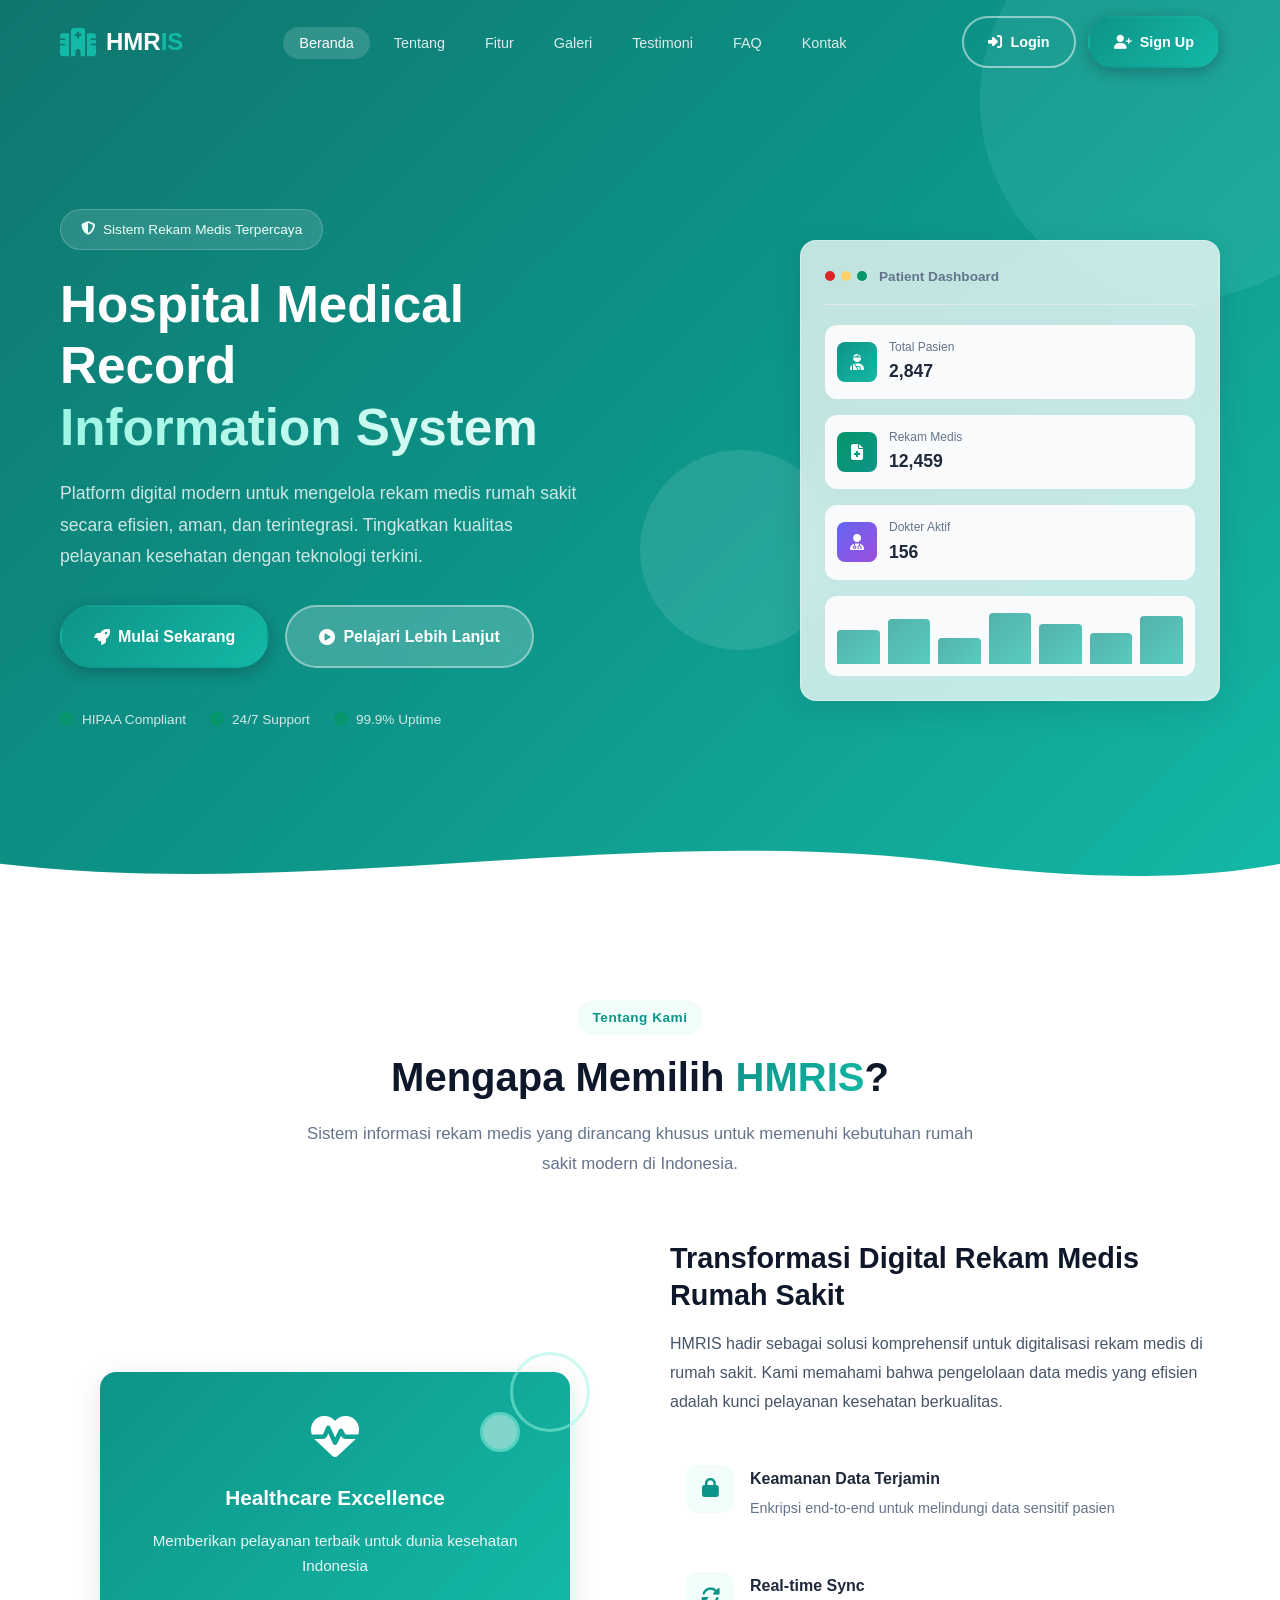
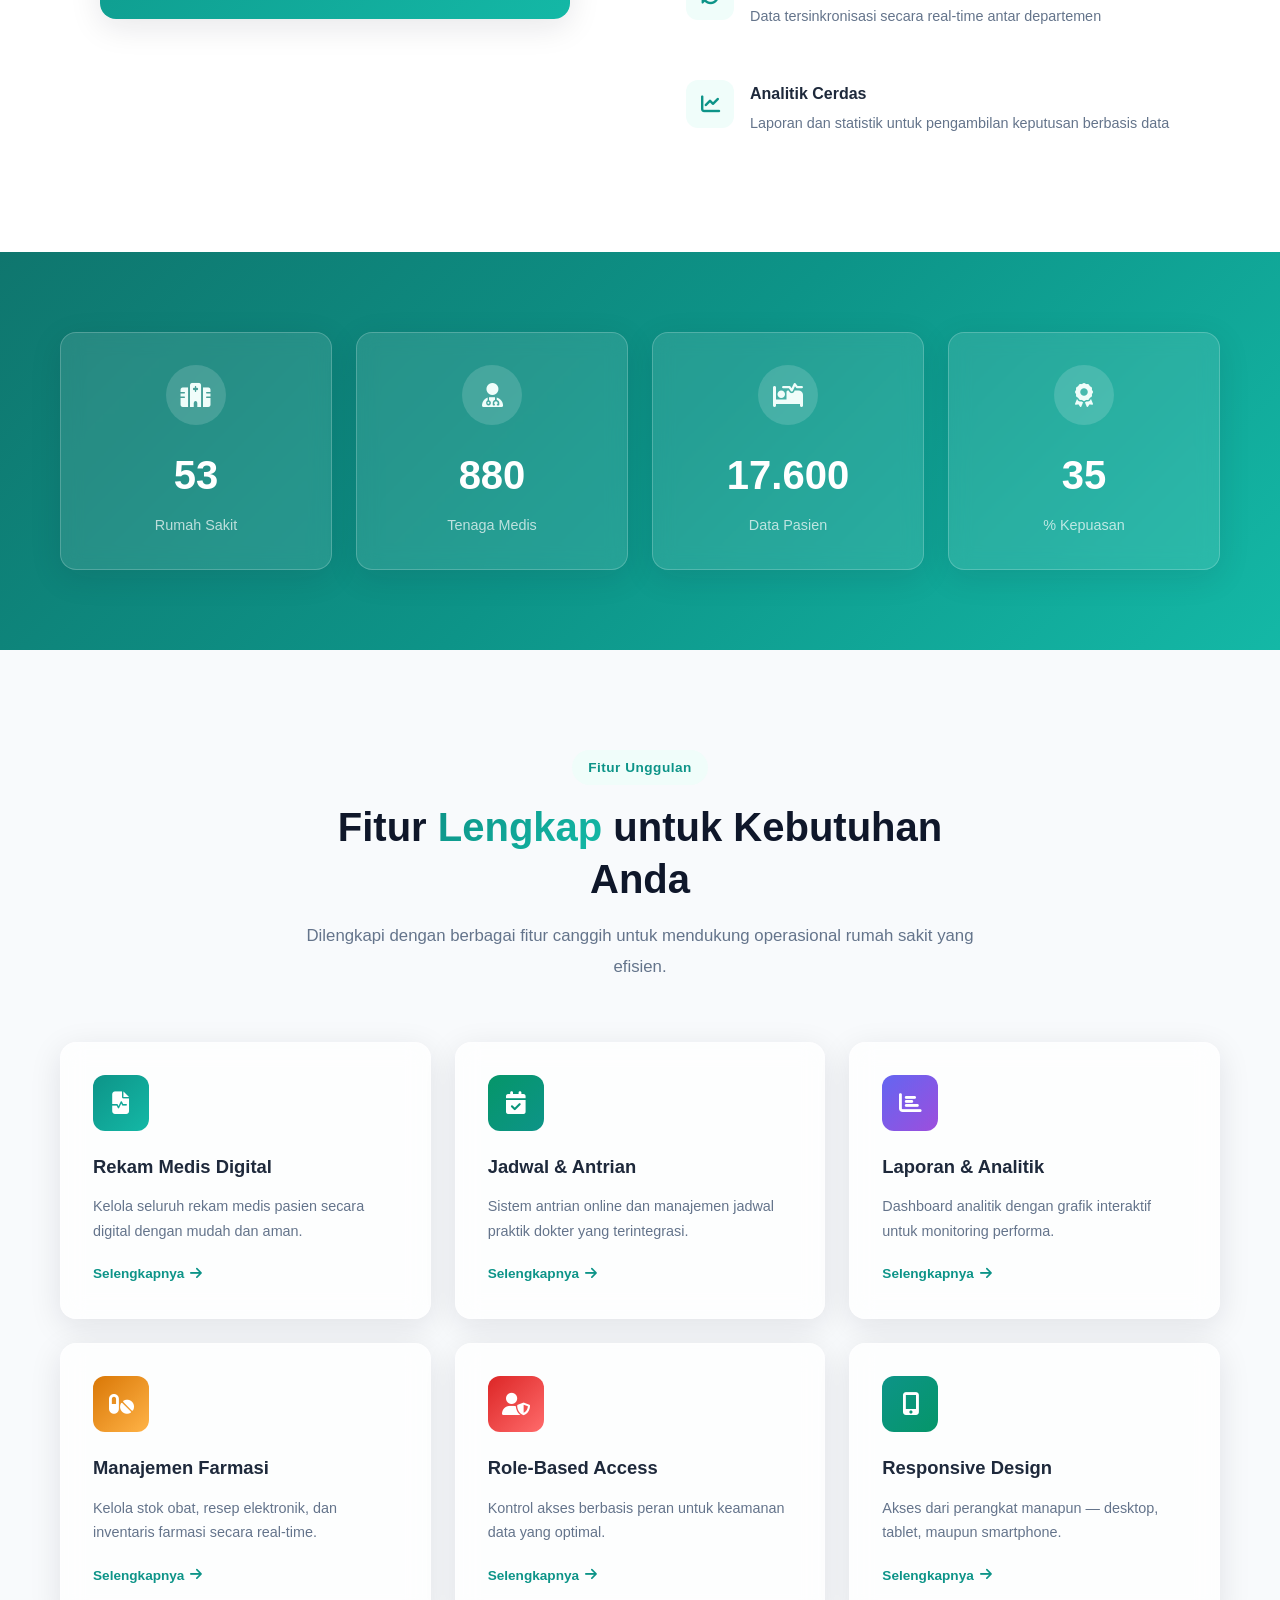
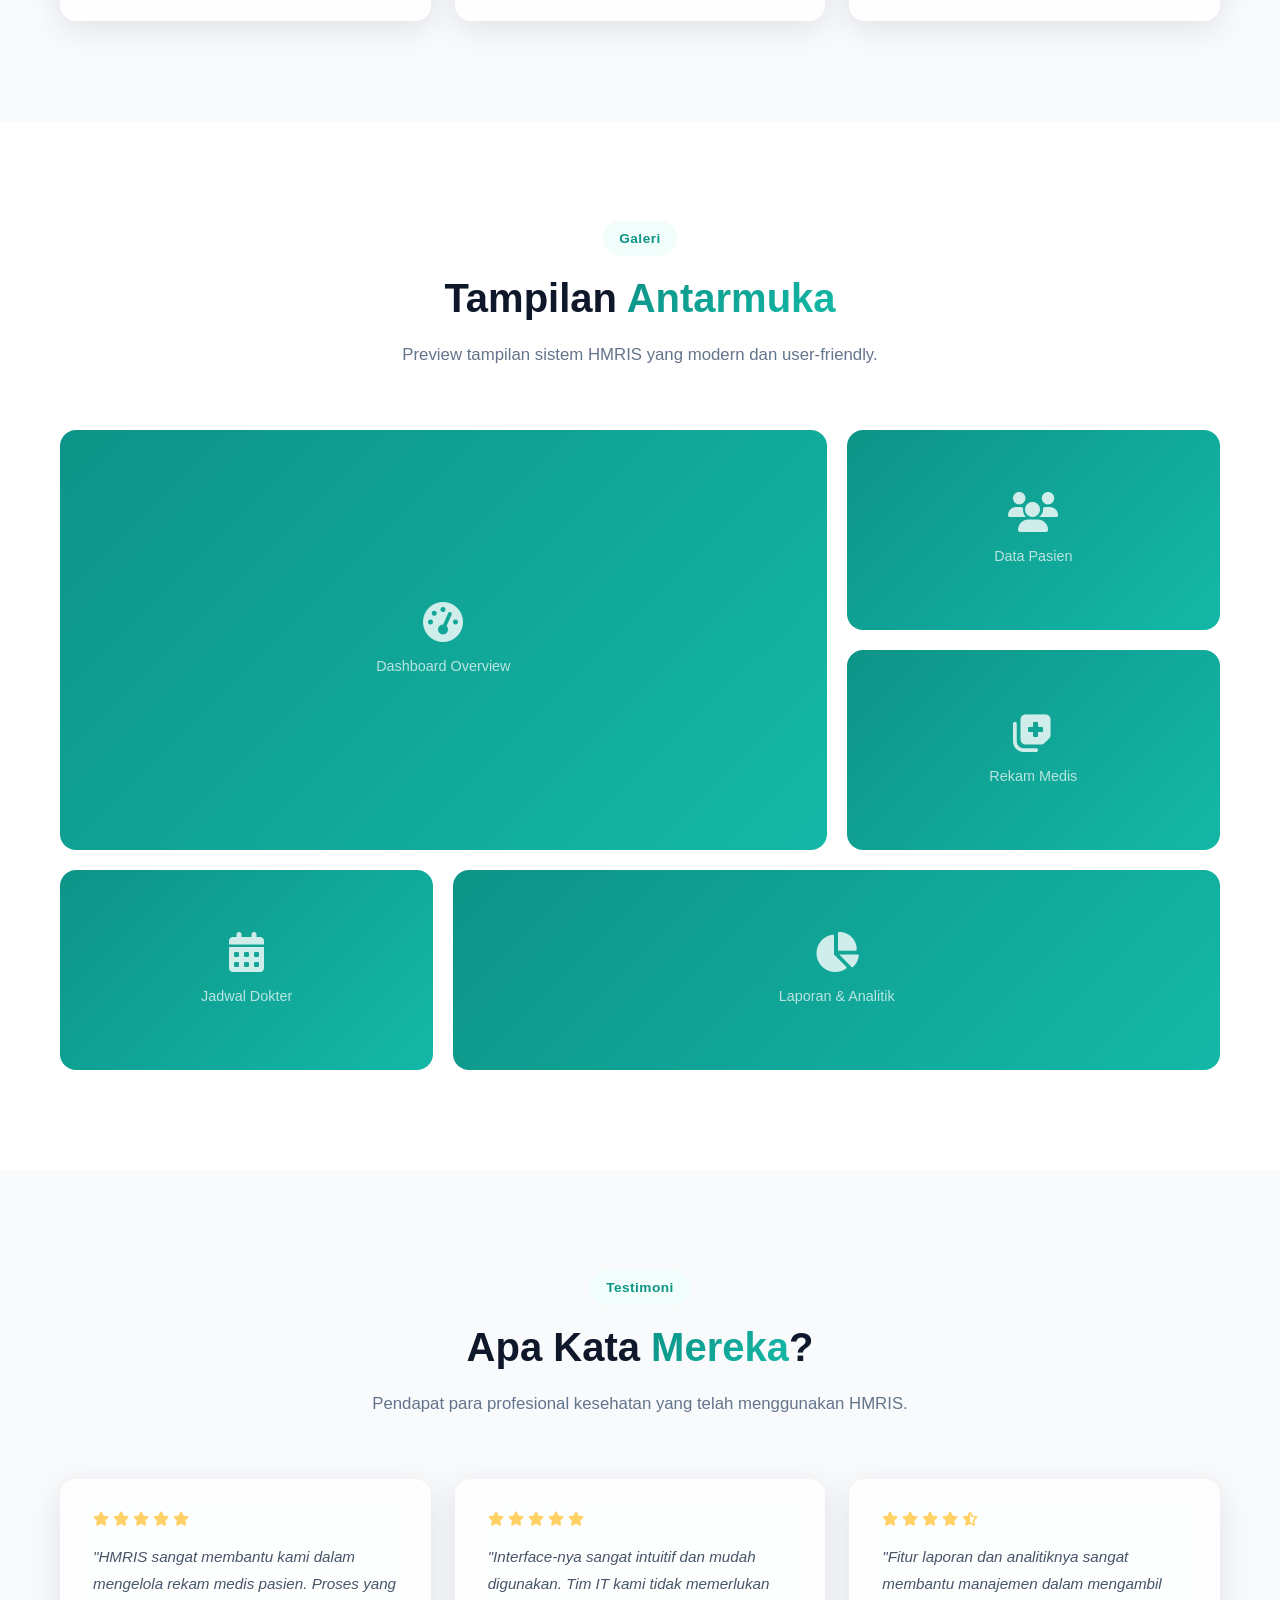
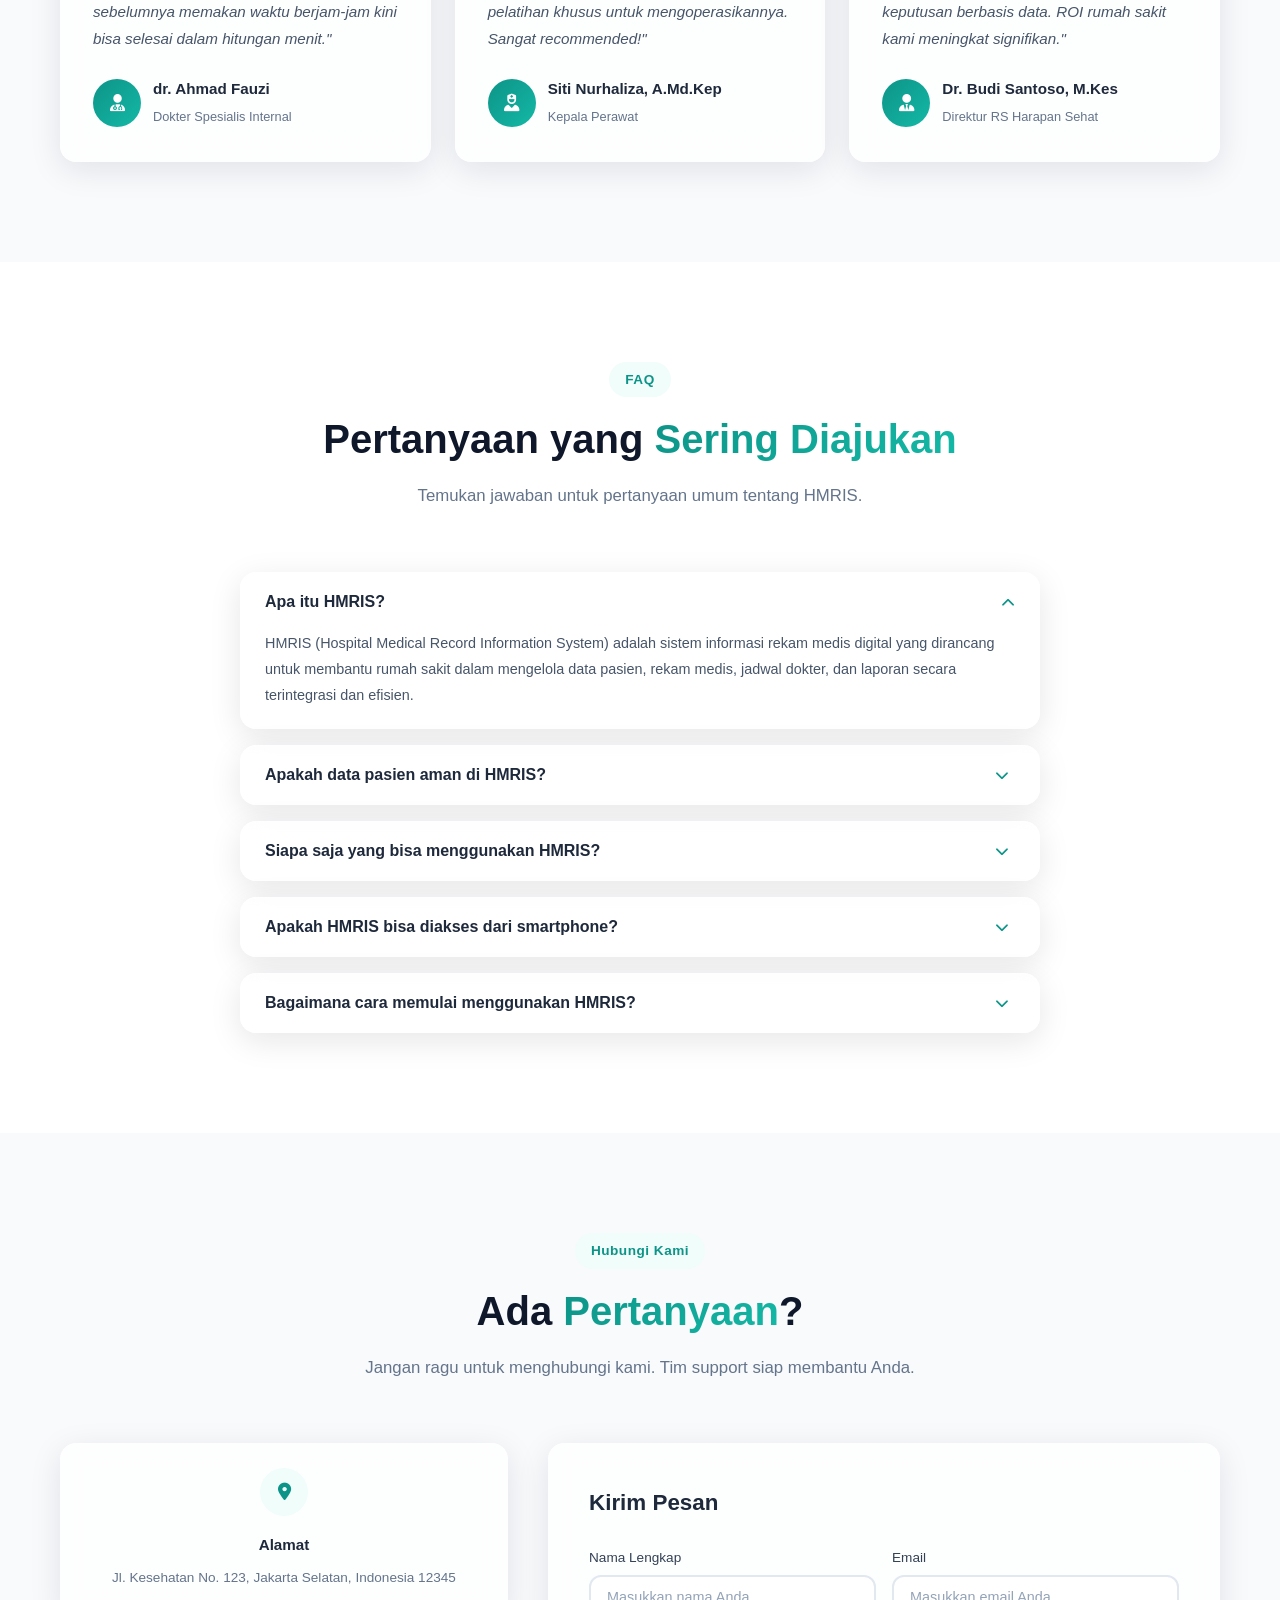
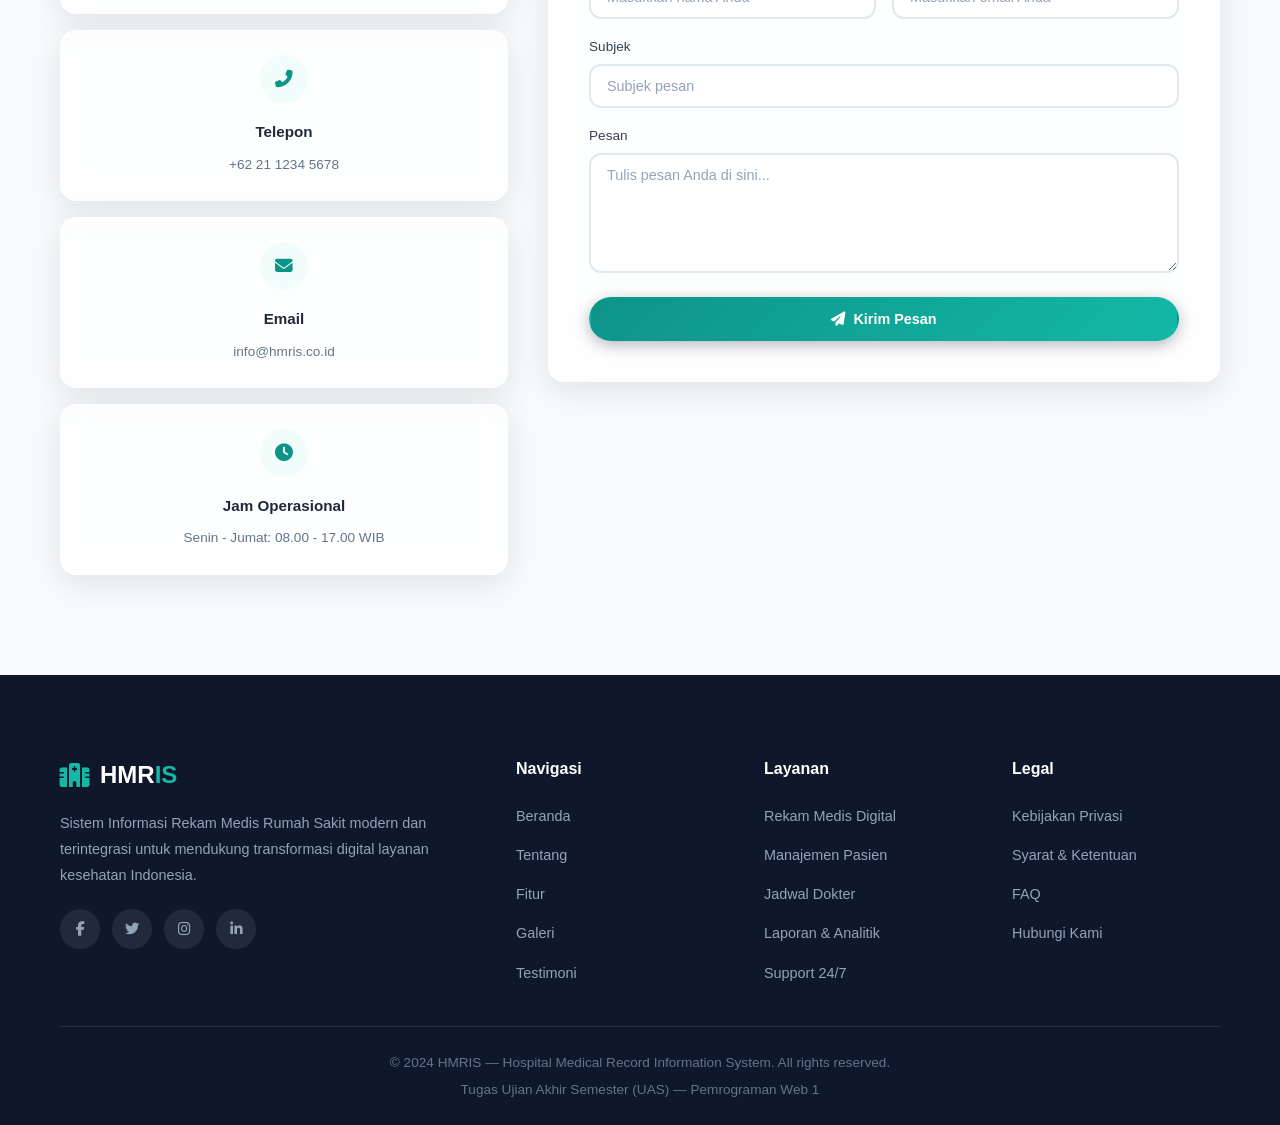
==== commit c264556c: "docs: add academic project note for Tugas UAS Pemrograman Web 1" ====
--- a/landing.html
+++ b/landing.html
@@ -677,7 +677,7 @@
             </div>
             <div class="footer-bottom">
                 <p>&copy; 2024 HMRIS — Hospital Medical Record Information System. All rights reserved.</p>
-                <p>Dibuat dengan <i class="fas fa-heart text-danger"></i> untuk Pemrograman Web 1</p>
+                <p>Tugas Ujian Akhir Semester (UAS) — Pemrograman Web 1</p>
             </div>
         </div>
     </footer>
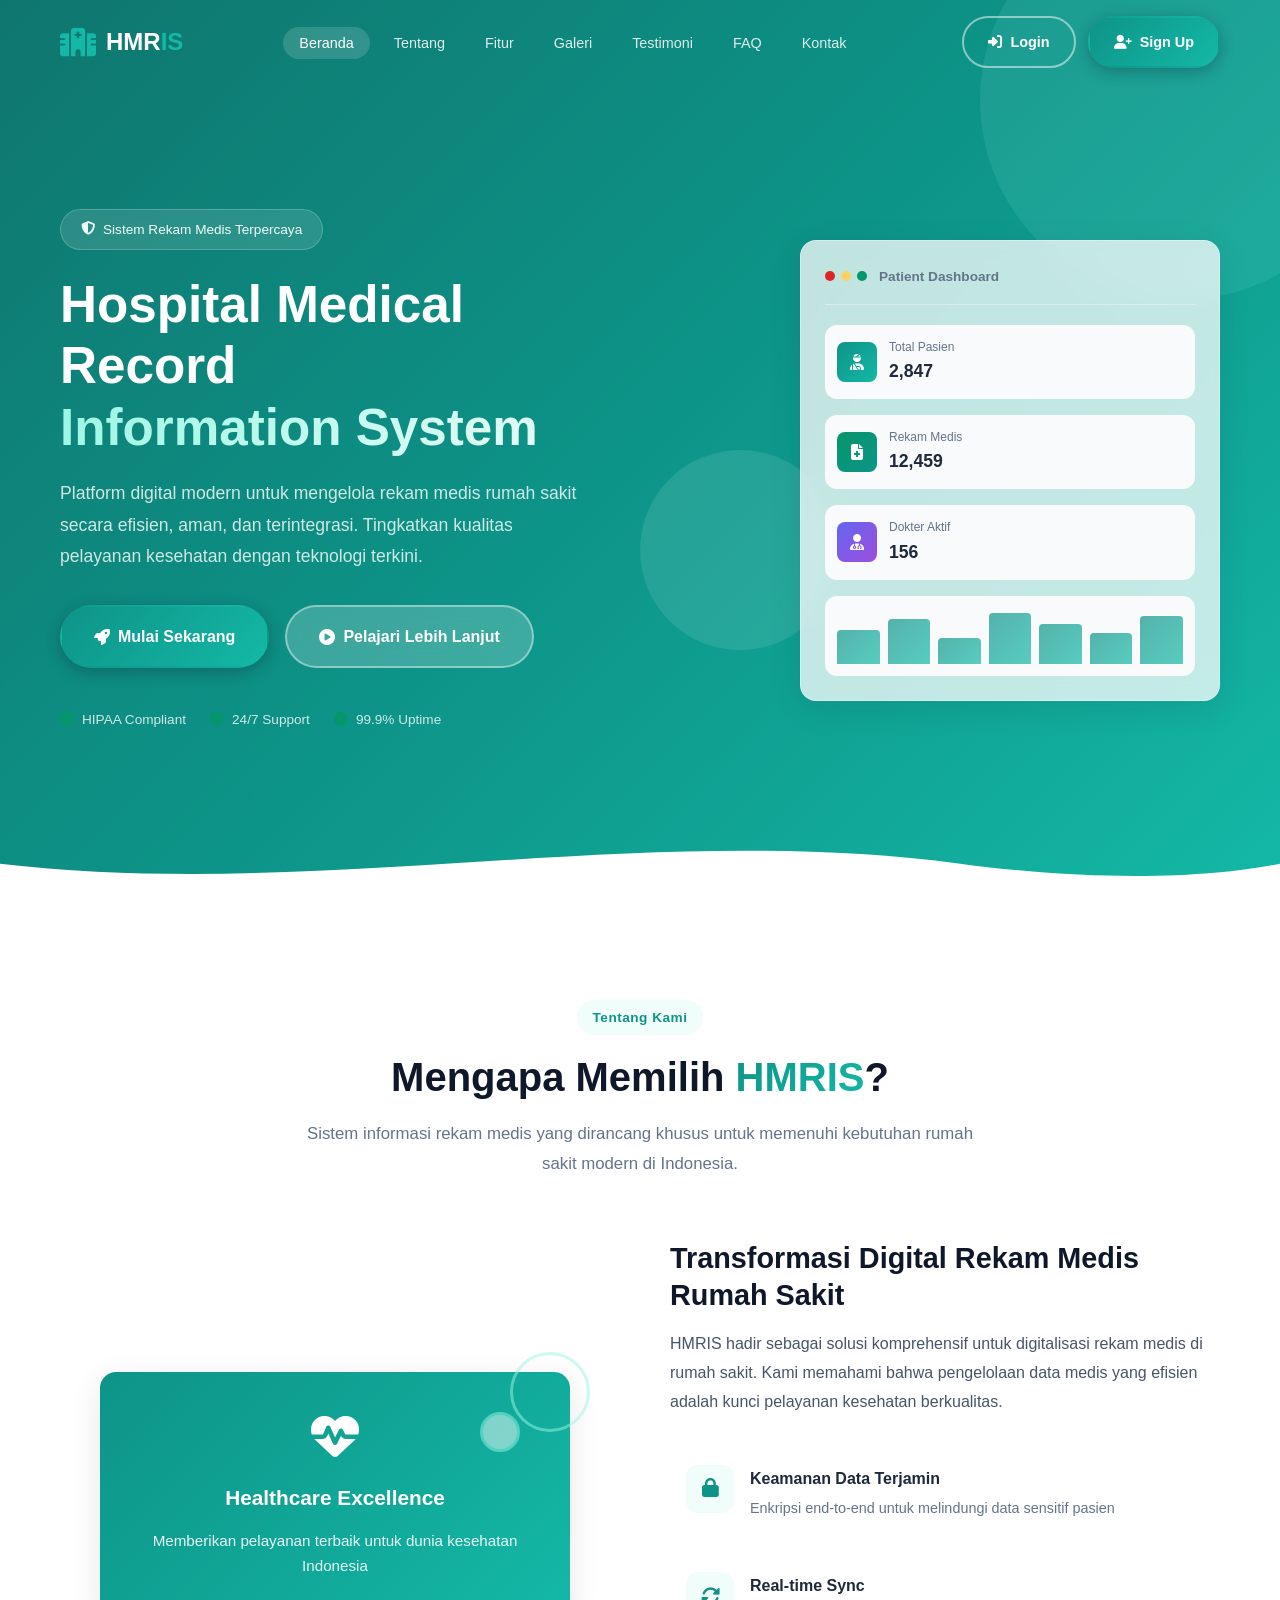
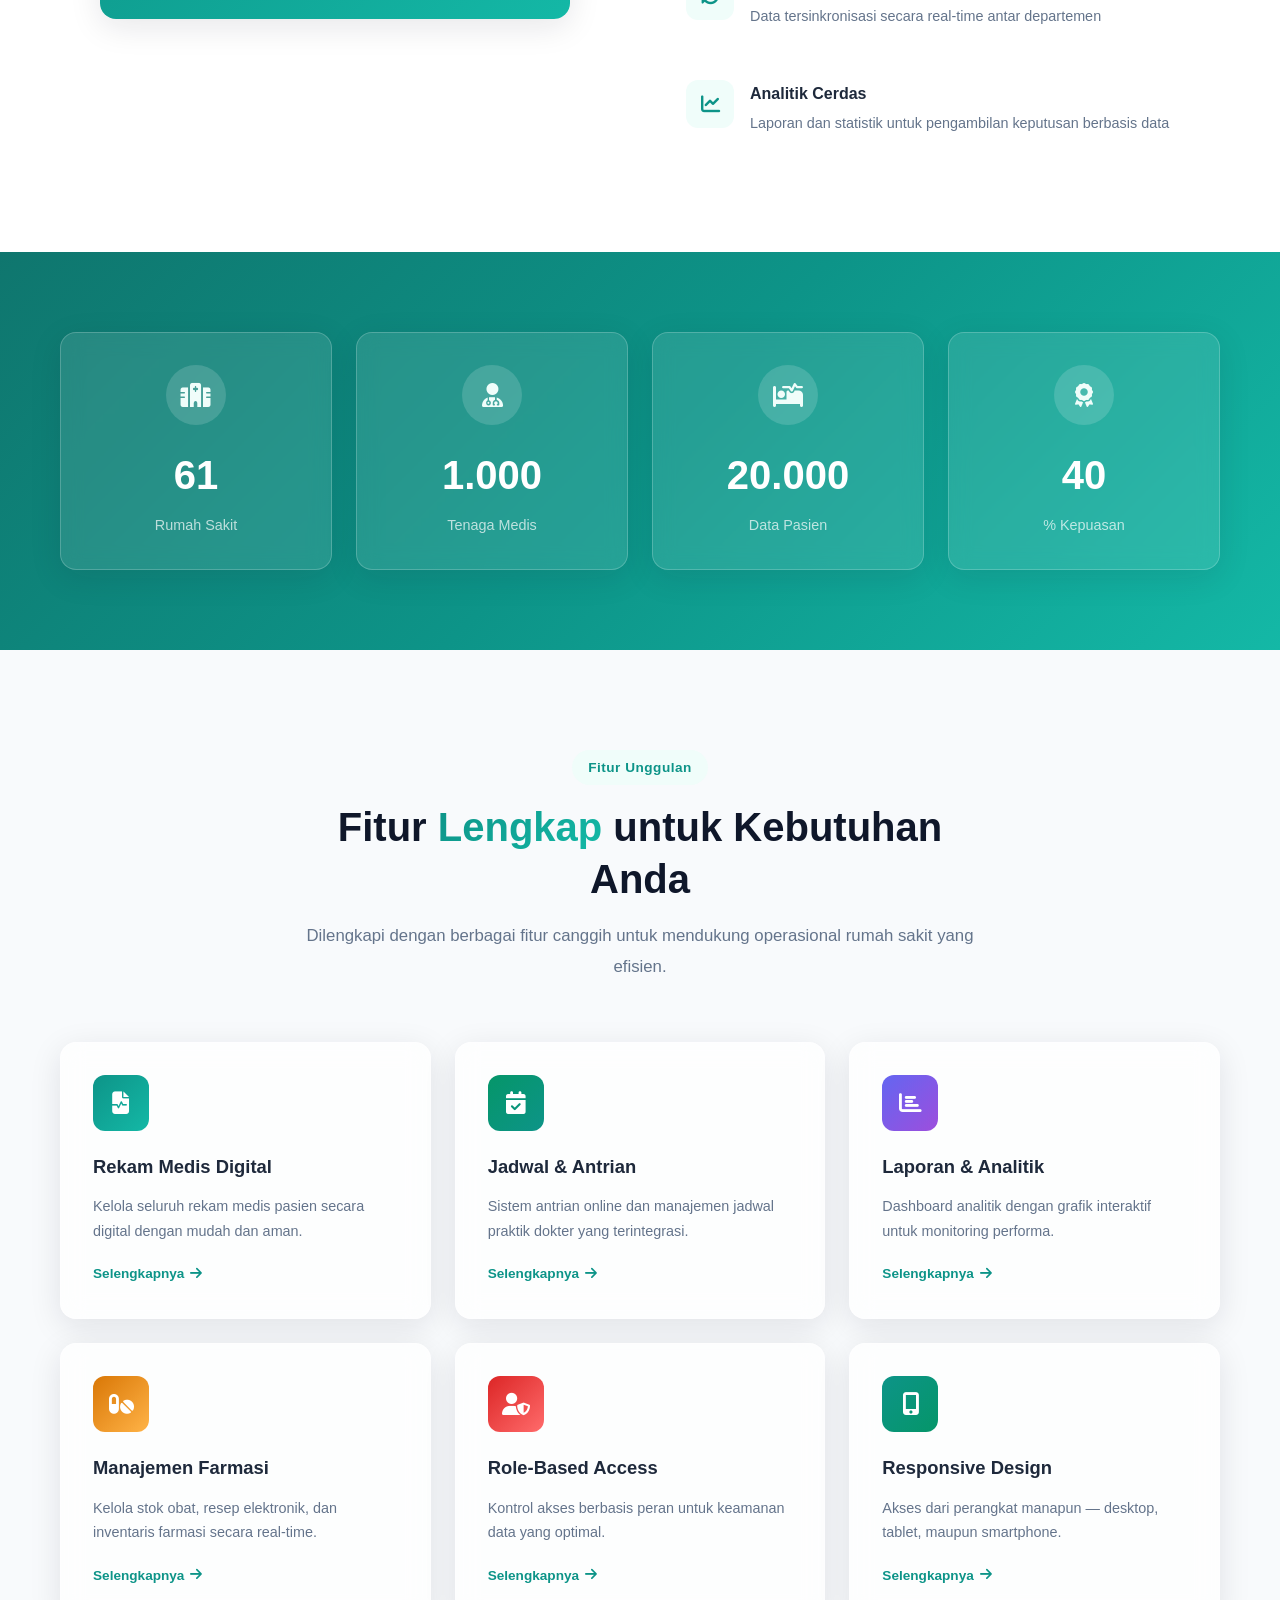
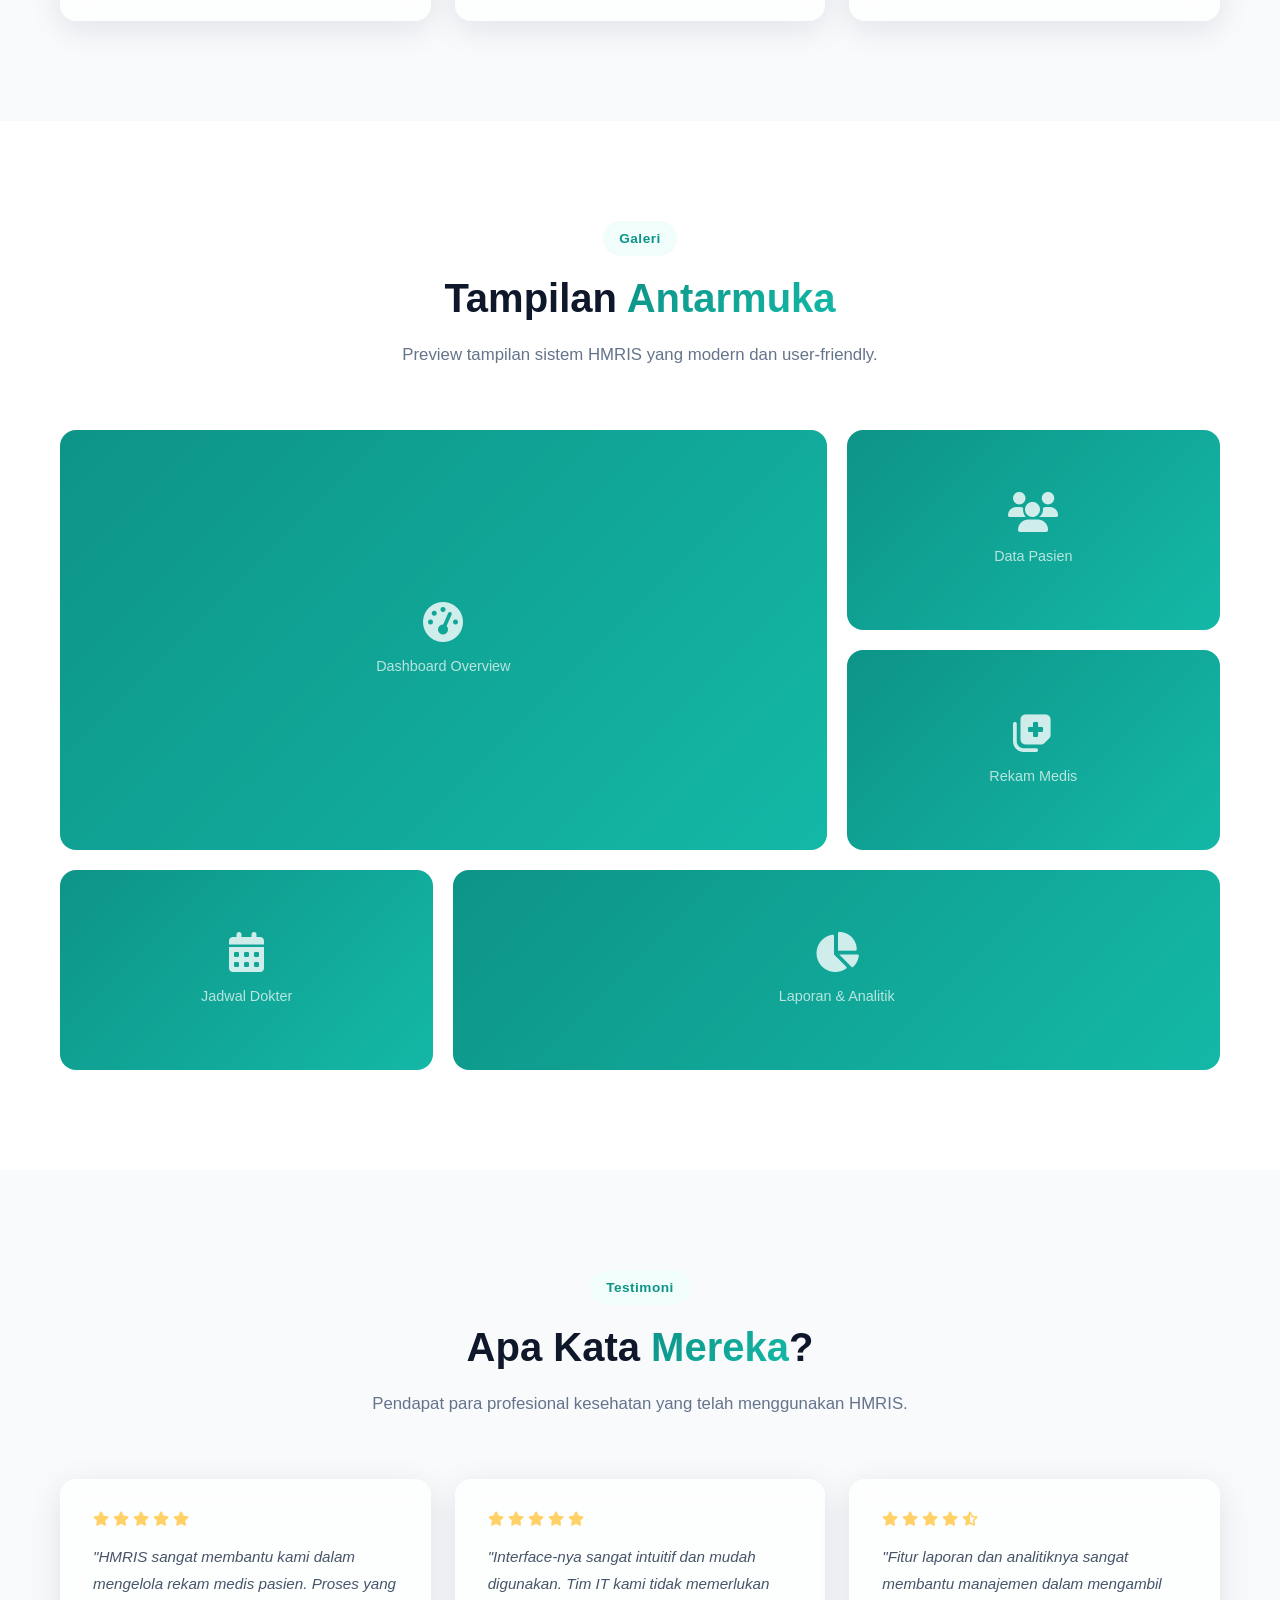
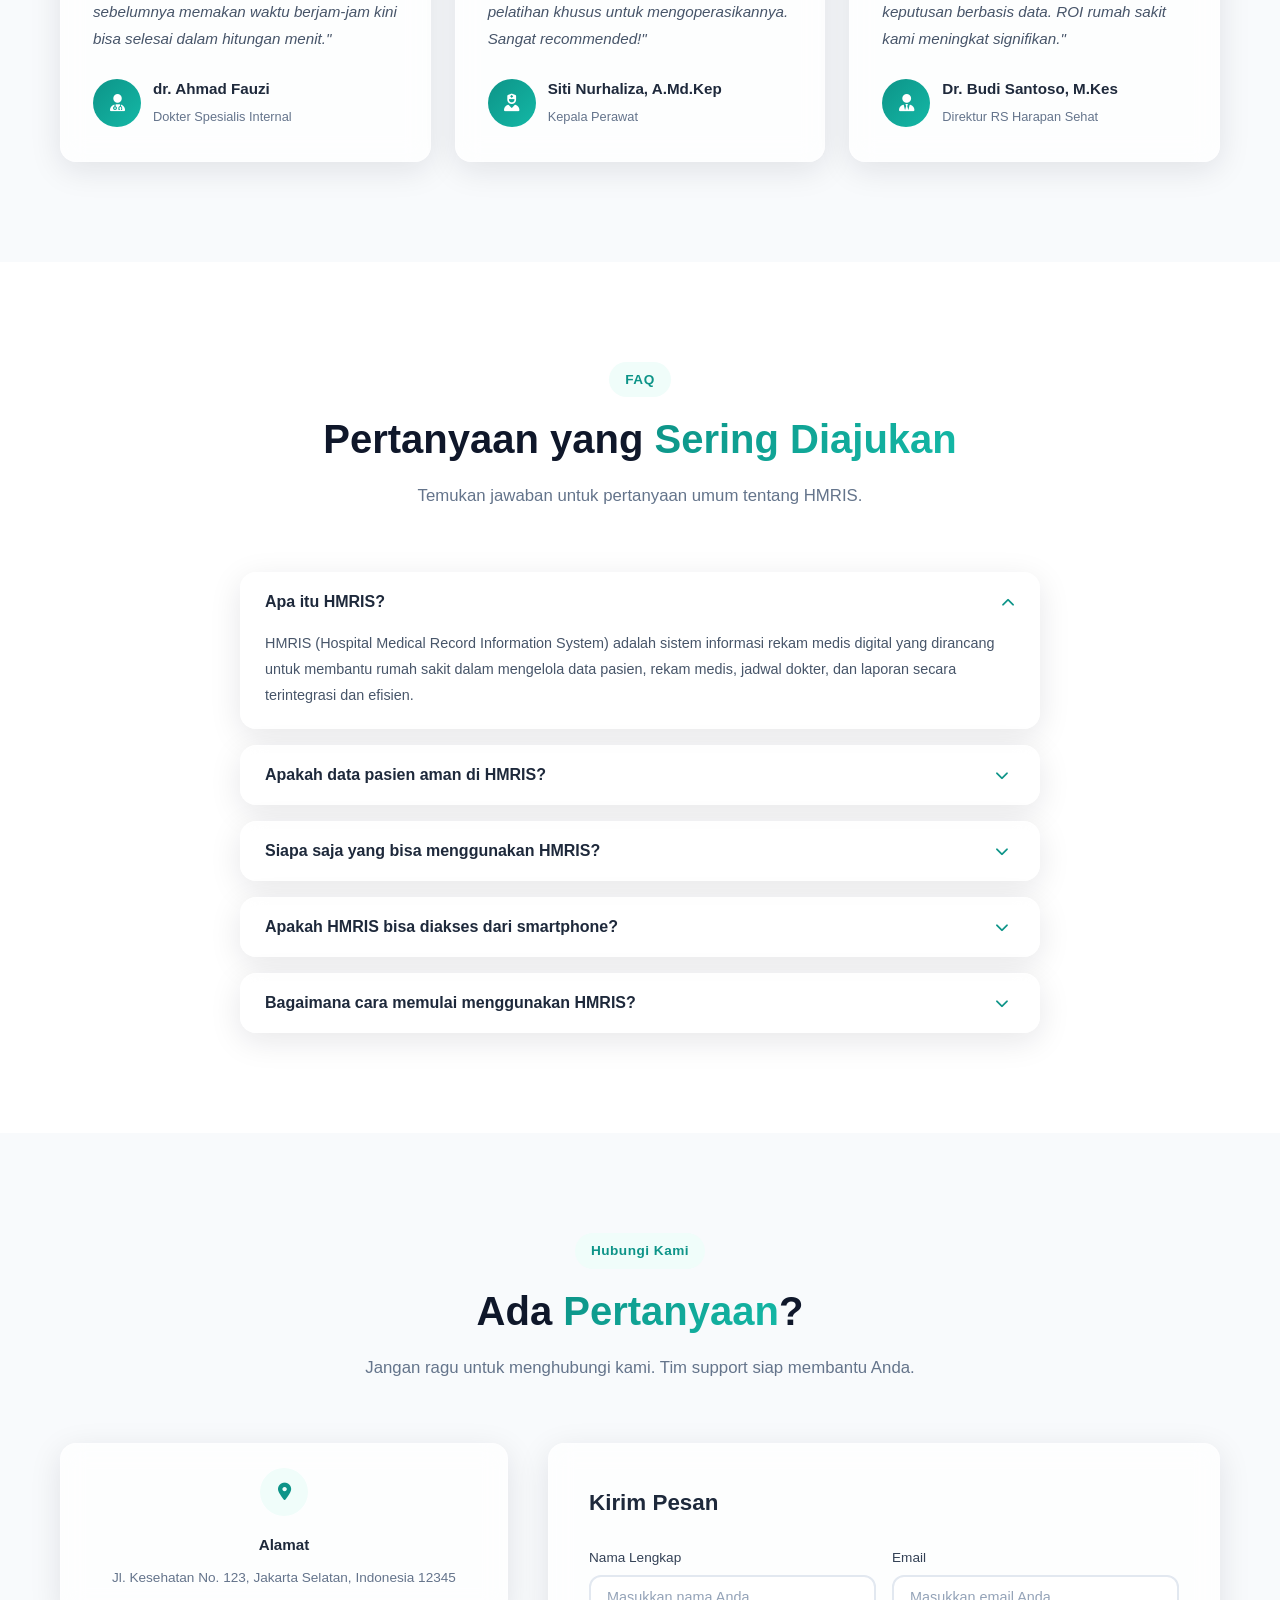
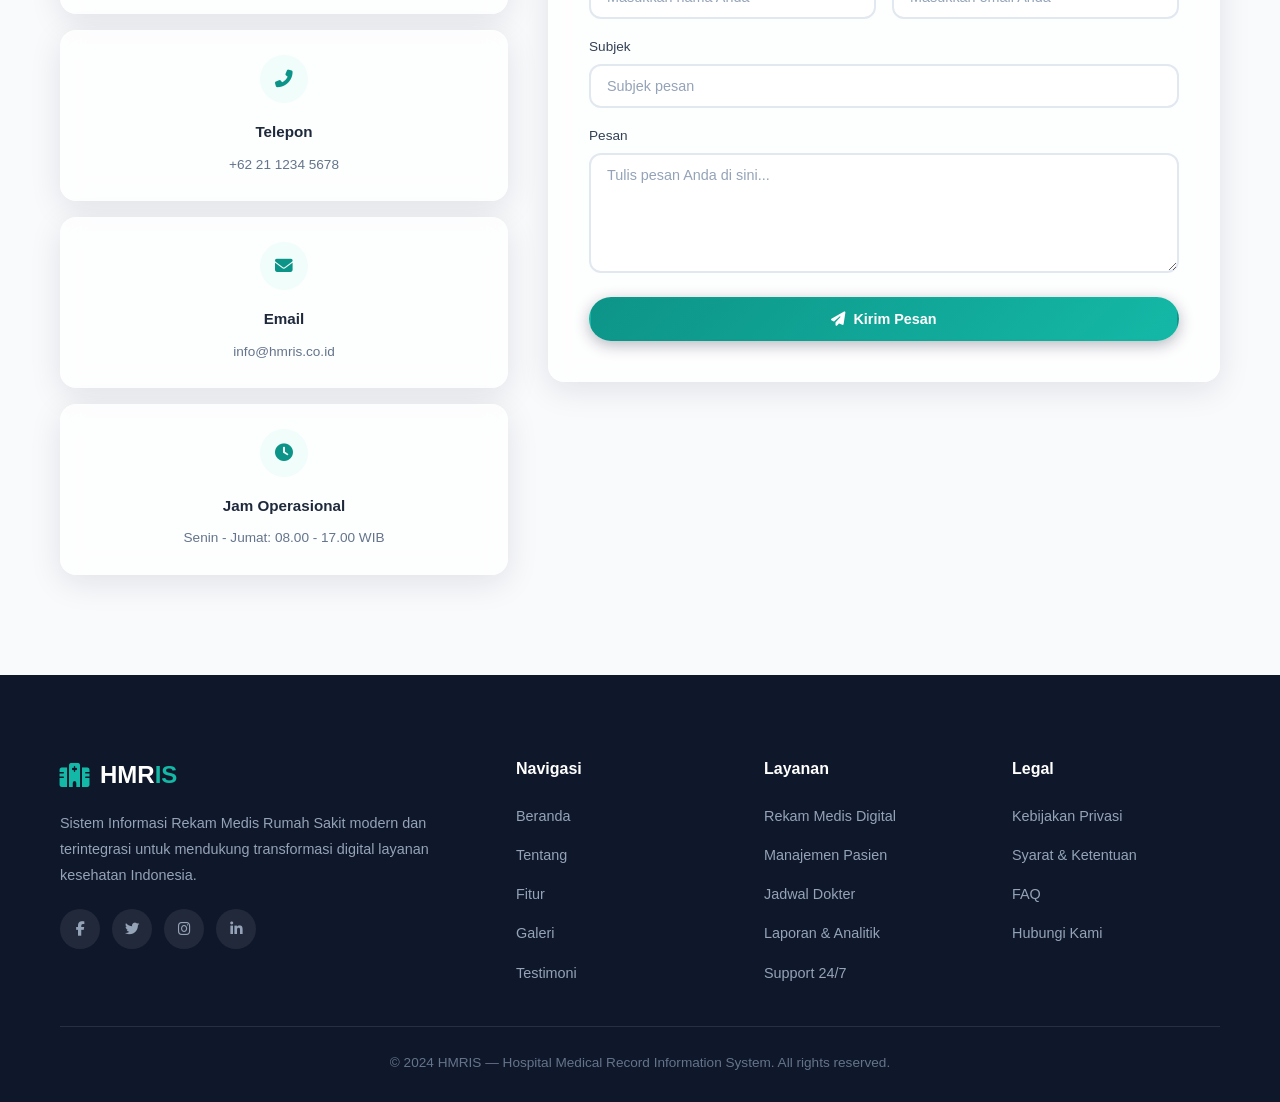
==== commit 9d1c60b7: "refactor: remove academic labels from web UI, keep academic metadata exclusively in README" ====
--- a/landing.html
+++ b/landing.html
@@ -677,7 +677,6 @@
             </div>
             <div class="footer-bottom">
                 <p>&copy; 2024 HMRIS — Hospital Medical Record Information System. All rights reserved.</p>
-                <p>Tugas Ujian Akhir Semester (UAS) — Pemrograman Web 1</p>
             </div>
         </div>
     </footer>
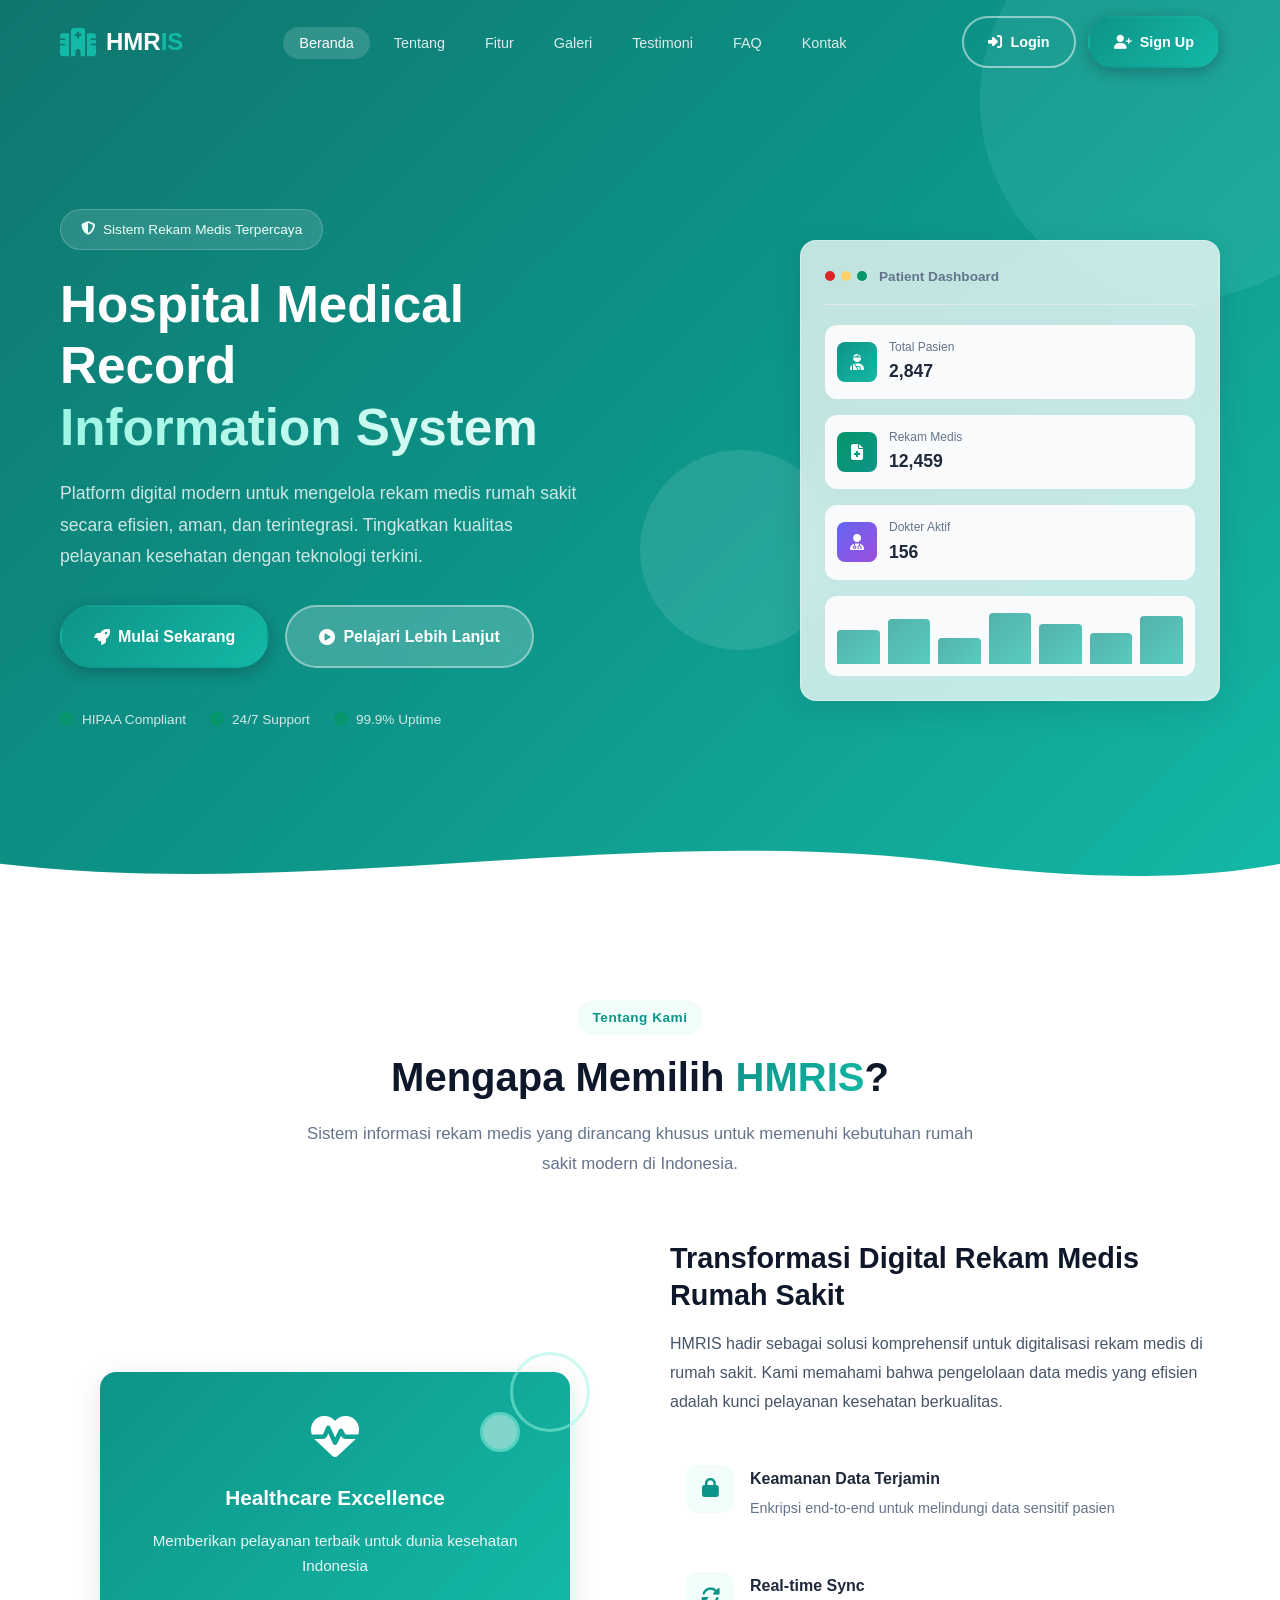
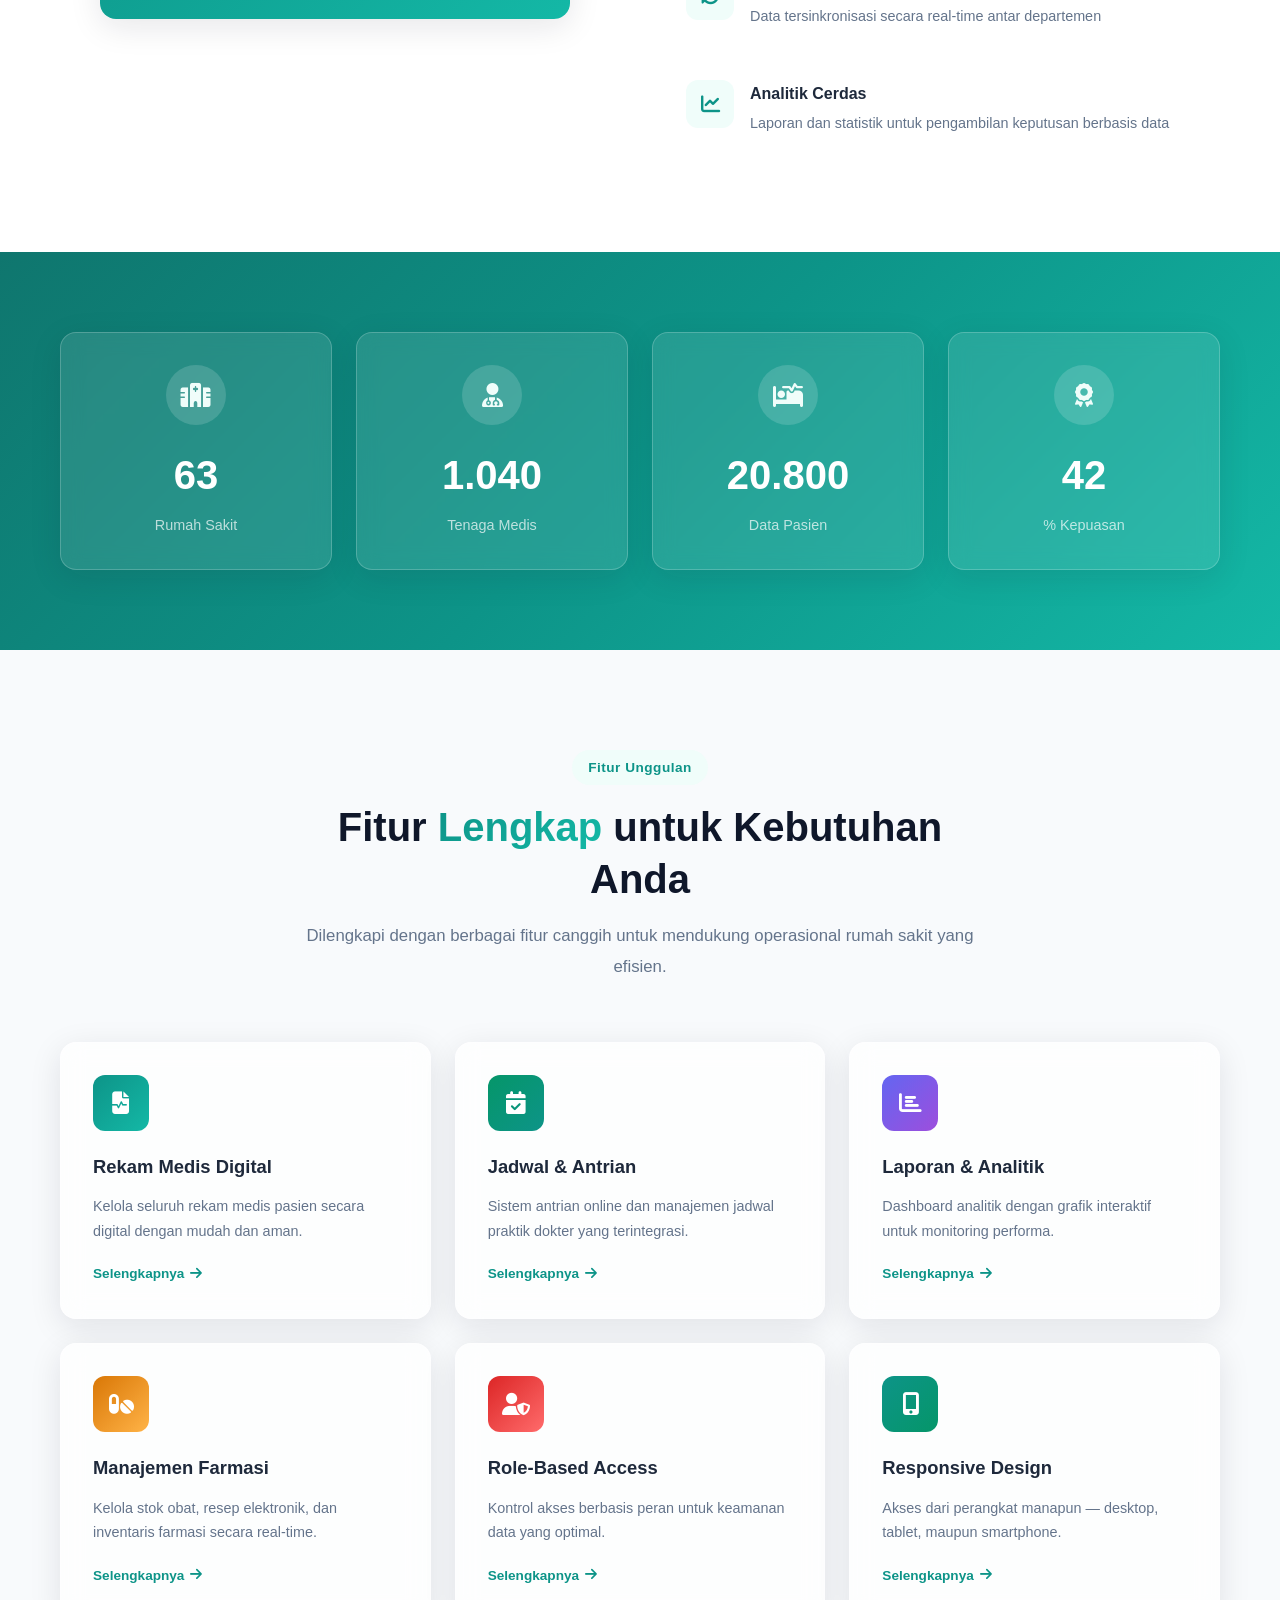
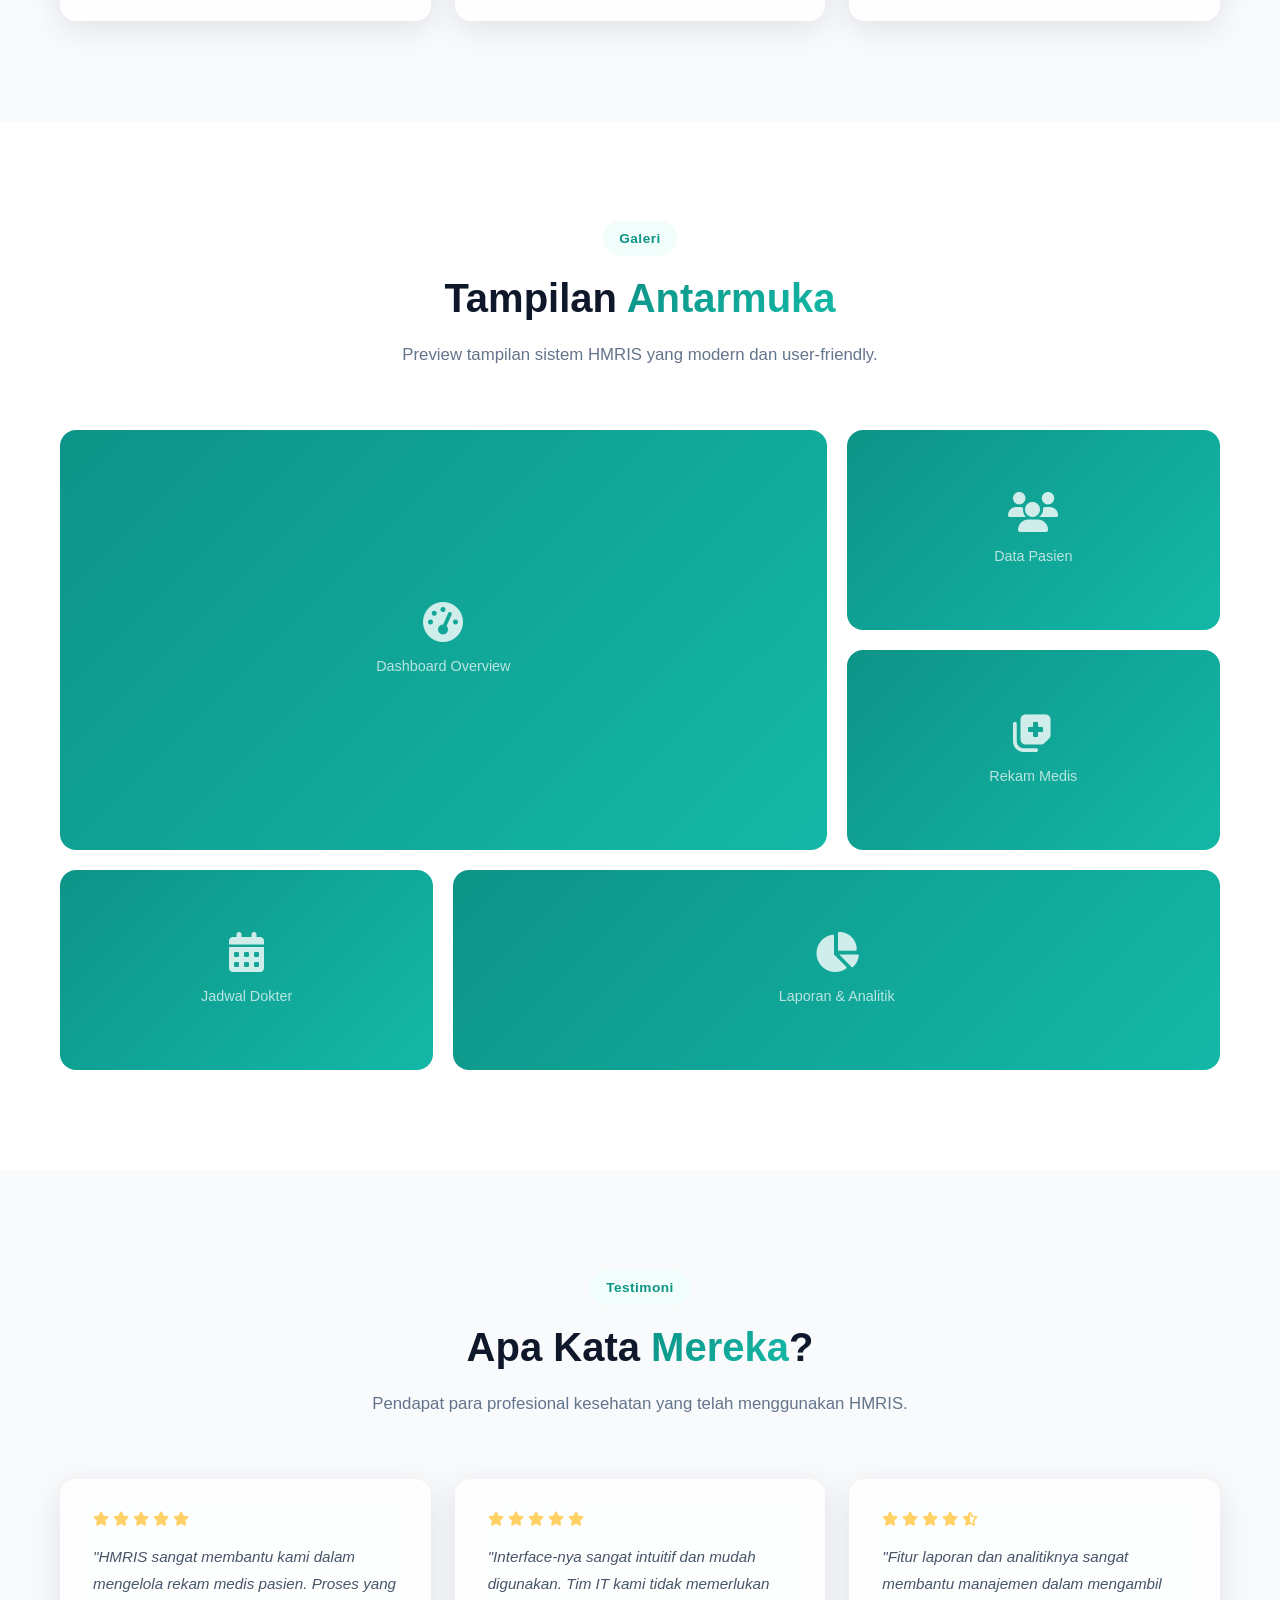
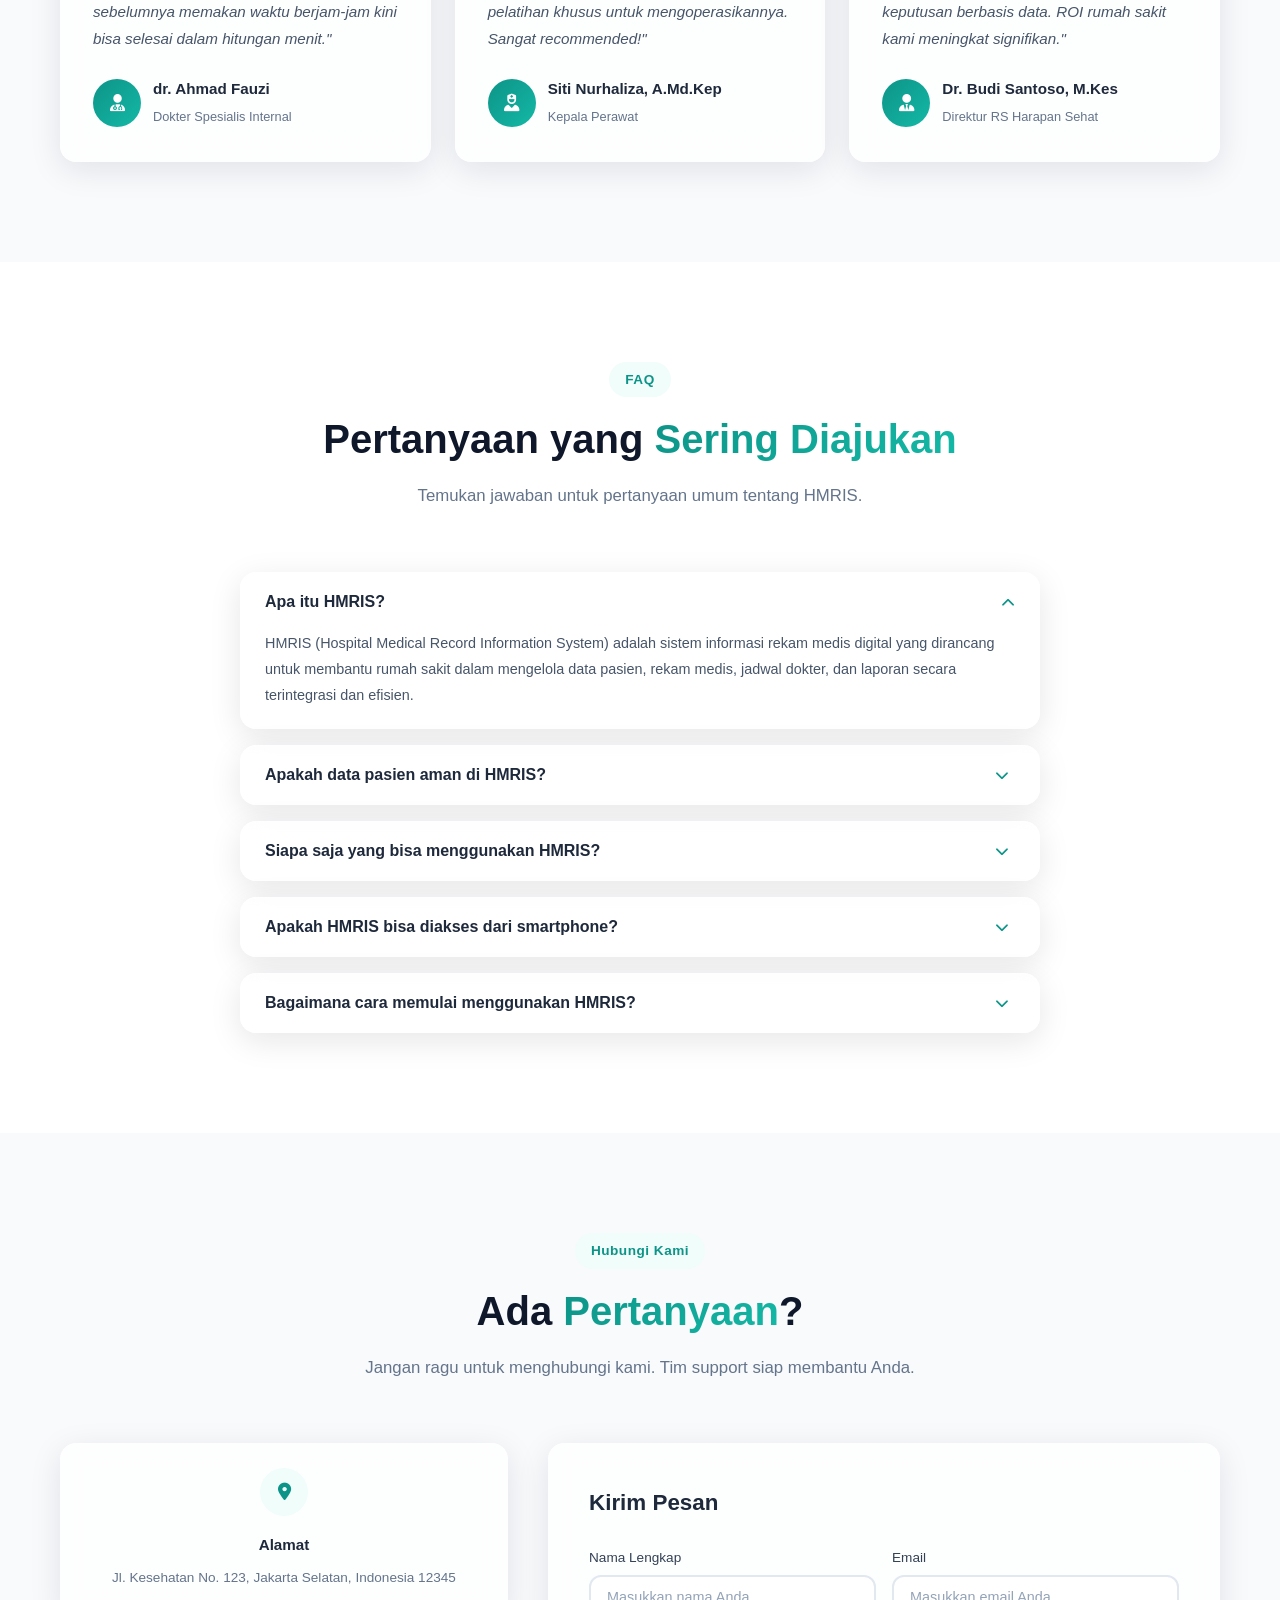
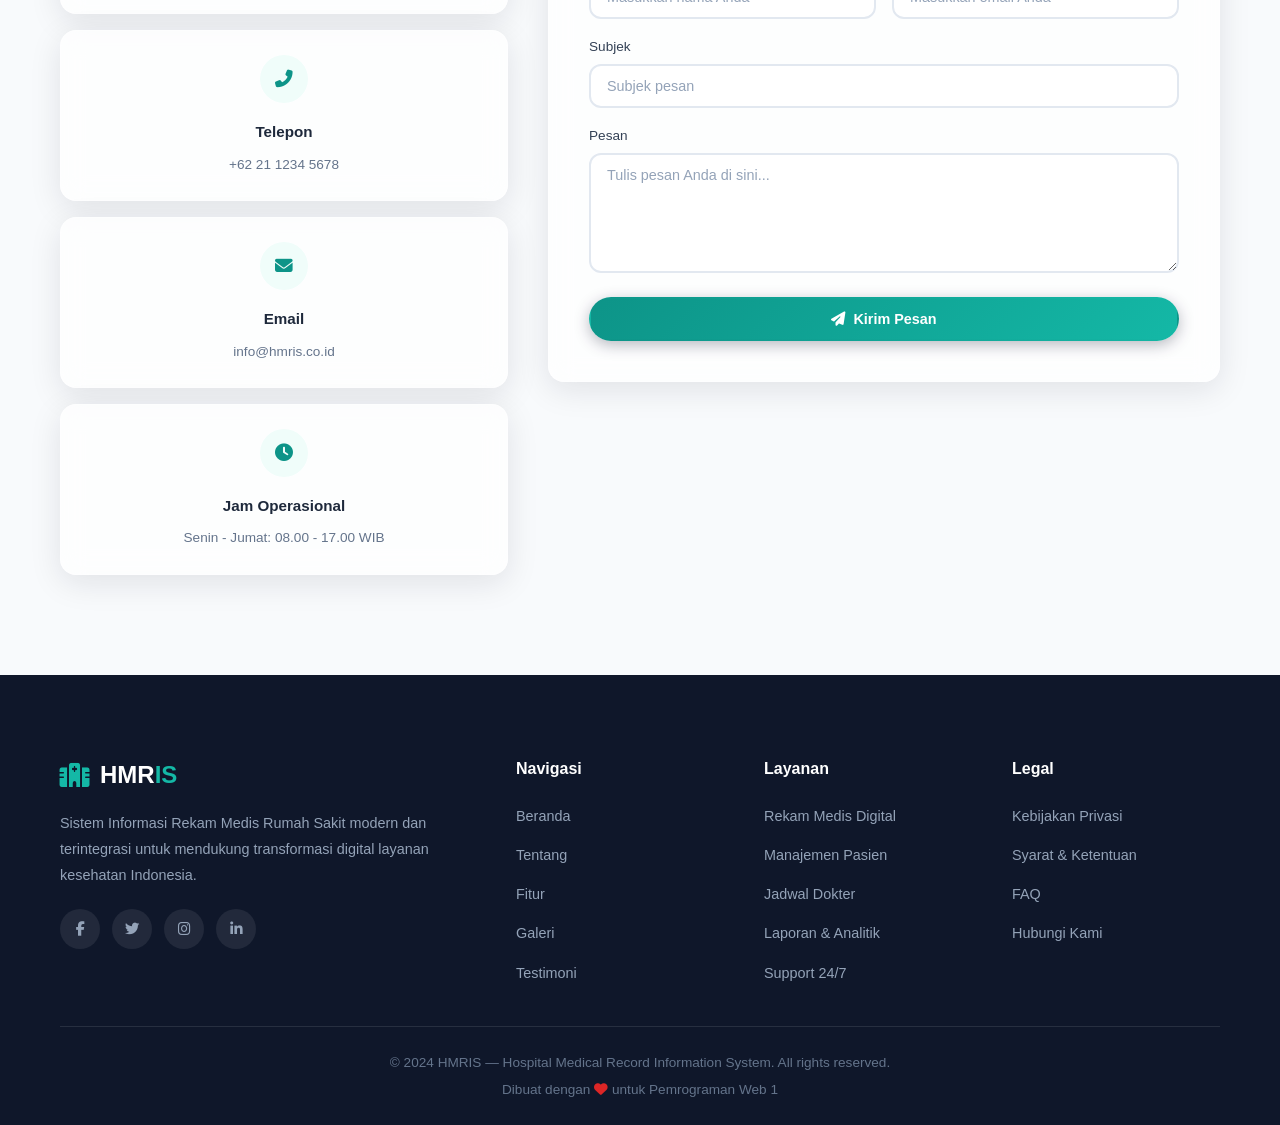
==== commit 2bfc54c0: "fix: set landing page as index.html entry point for GitHub Pages deployment - Rename: landing.html →" ====
--- a/landing.html
+++ b/landing.html
@@ -58,7 +58,7 @@
 
                 <!-- Auth Buttons -->
                 <div class="nav-auth">
-                    <a href="index.html" class="btn btn-outline">
+                    <a href="login.html" class="btn btn-outline">
                         <i class="fas fa-sign-in-alt"></i> Login
                     </a>
                     <a href="signup.html" class="btn btn-primary">
@@ -677,6 +677,7 @@
             </div>
             <div class="footer-bottom">
                 <p>&copy; 2024 HMRIS — Hospital Medical Record Information System. All rights reserved.</p>
+                <p>Dibuat dengan <i class="fas fa-heart text-danger"></i> untuk Pemrograman Web 1</p>
             </div>
         </div>
     </footer>
